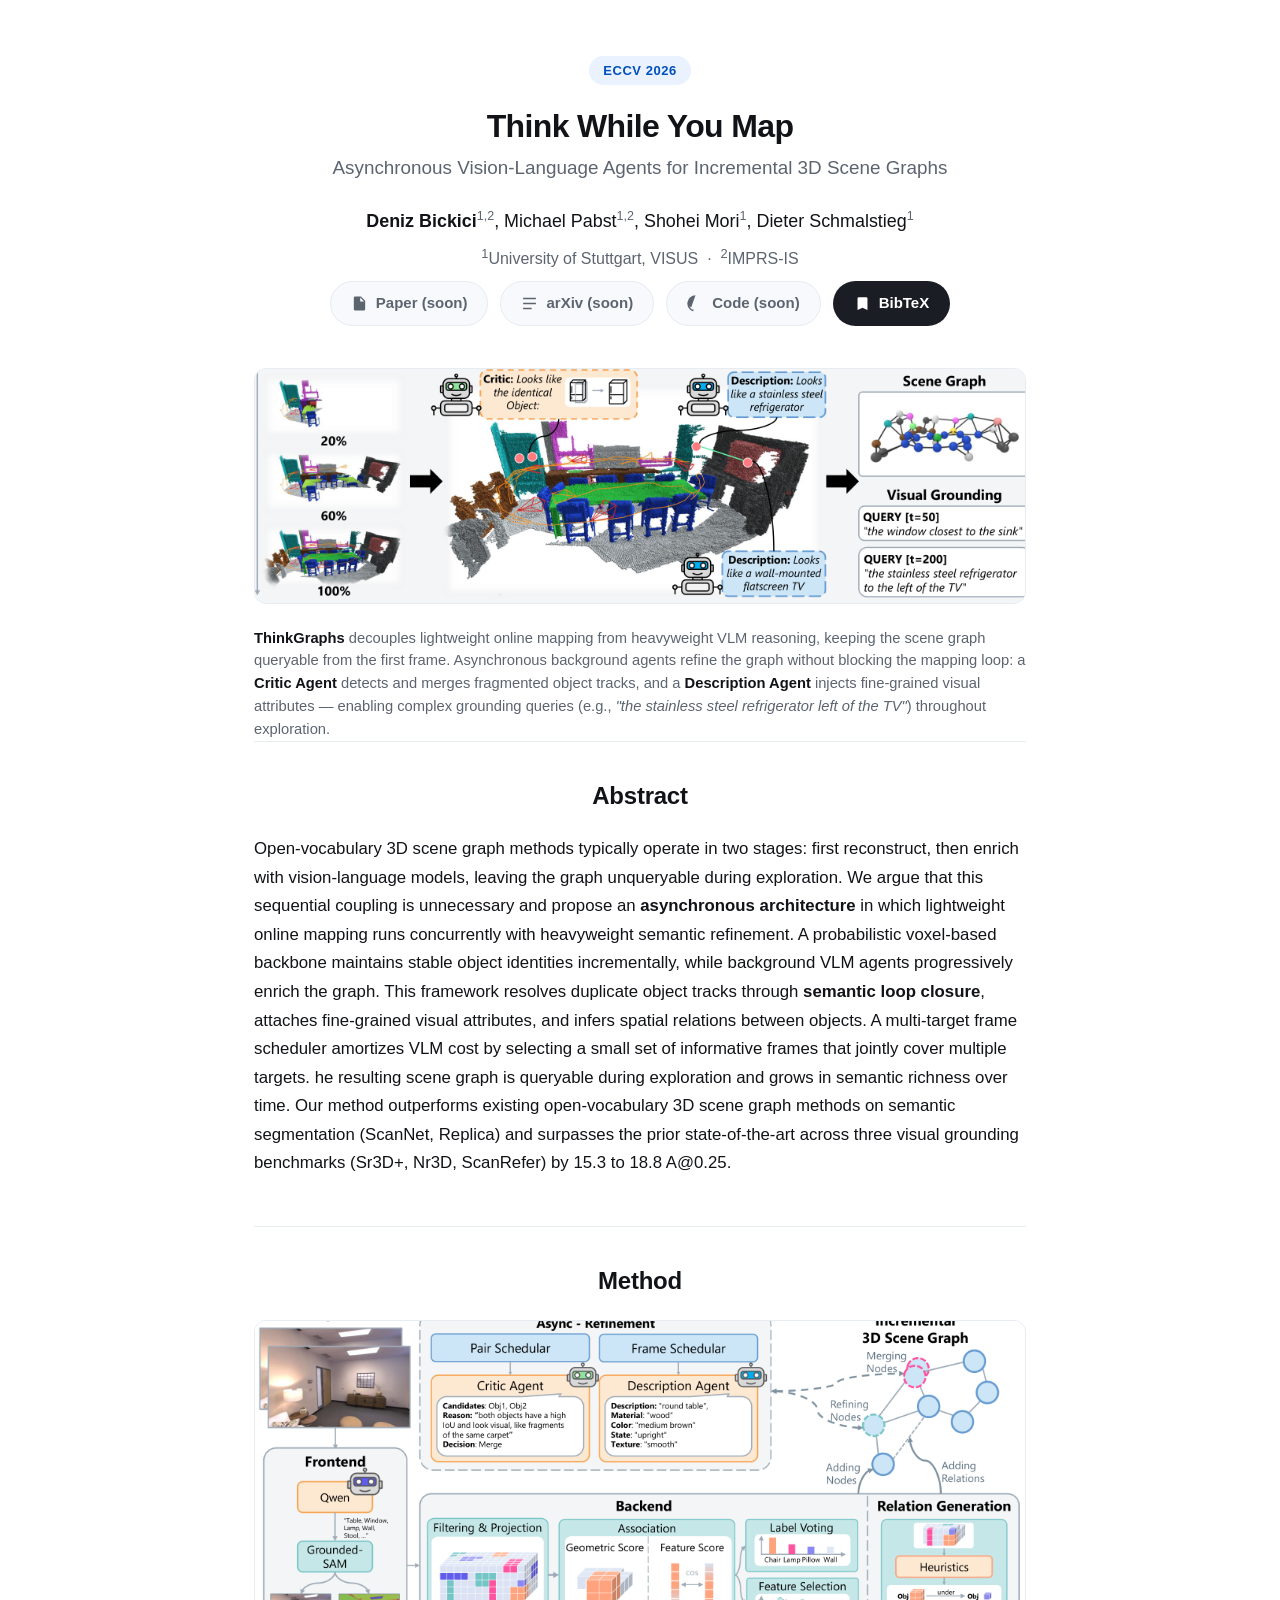
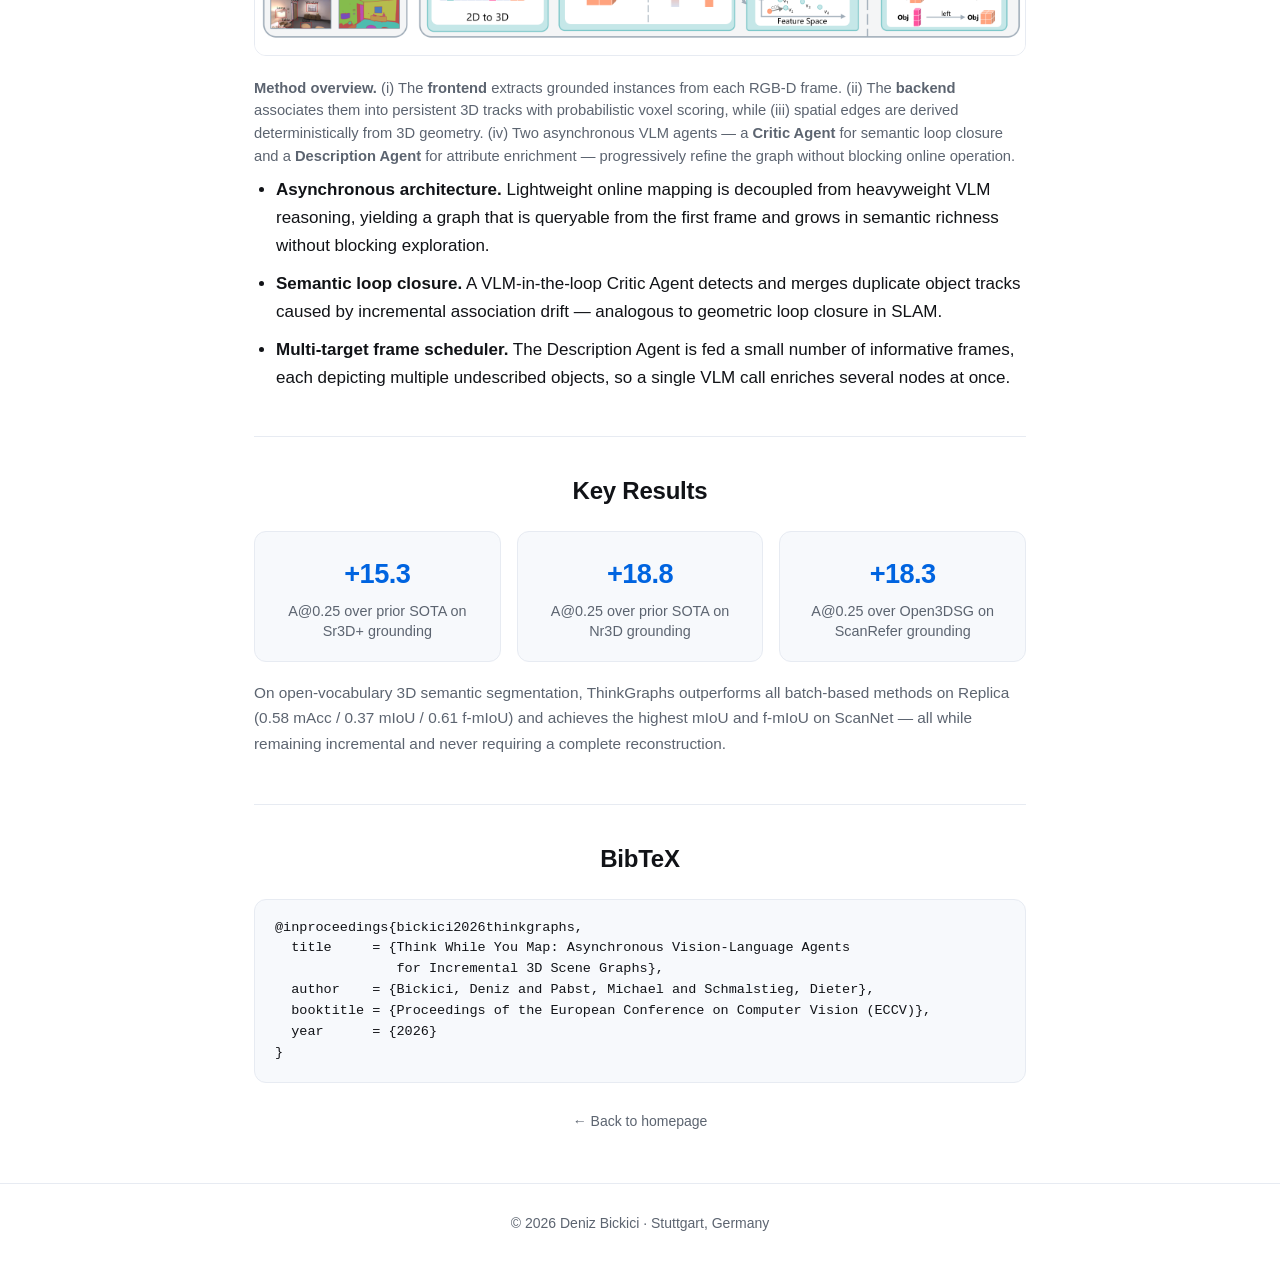
==== thinkgraphs/index.html @ e10bab6c "Deploy personal website" ====
<!DOCTYPE html>
<html lang="en">
<head>
  <meta charset="utf-8" />
  <meta name="viewport" content="width=device-width, initial-scale=1" />
  <title>ThinkGraphs — Think While You Map</title>
  <meta name="description" content="Think While You Map: Asynchronous Vision-Language Agents for Incremental 3D Scene Graphs. An asynchronous architecture that keeps the 3D scene graph queryable from the first frame." />
  <meta property="og:title" content="Think While You Map: Asynchronous Vision-Language Agents for Incremental 3D Scene Graphs" />
  <meta property="og:description" content="An asynchronous architecture that decouples lightweight online mapping from heavyweight VLM reasoning." />
  <meta property="og:image" content="../assets/img/teaser.png" />
  <meta property="og:type" content="website" />
  <link rel="stylesheet" href="../style.css" />
  <link rel="stylesheet" href="project.css" />
  <link rel="icon" href="data:image/svg+xml,<svg xmlns='http://www.w3.org/2000/svg' viewBox='0 0 100 100'><text y='.9em' font-size='90'>🧊</text></svg>" />
</head>
<body>

  <main class="wrap">

    <!-- ===================== HERO ===================== -->
    <header class="proj-hero">
      <div class="venue-badge">ECCV 2026</div>
      <h1 class="title">Think While You Map</h1>
      <p class="subtitle">Asynchronous Vision-Language Agents for Incremental 3D Scene Graphs</p>

      <p class="authors-list">
        <span class="me">Deniz Bickici</span><sup>1,2</sup>,
        Michael Pabst<sup>1,2</sup>,
        Shohei Mori<sup>1</sup>,
        Dieter Schmalstieg<sup>1</sup>
      </p>
      <p class="affil-list">
        <sup>1</sup>University of Stuttgart, VISUS &nbsp;·&nbsp;
        <sup>2</sup>IMPRS-IS
      </p>

      <div class="btn-row">
        <!-- Replace href="#" with the camera-ready PDF / arXiv / code links when available -->
        <a class="btn disabled" href="#" aria-disabled="true">
          <svg viewBox="0 0 24 24"><path d="M6 2a2 2 0 0 0-2 2v16a2 2 0 0 0 2 2h12a2 2 0 0 0 2-2V8l-6-6H6zm7 1.5L18.5 9H13V3.5z"/></svg>
          Paper (soon)
        </a>
        <a class="btn disabled" href="#" aria-disabled="true">
          <svg viewBox="0 0 24 24"><path d="M3 4h18v2H3zm0 7h18v2H3zm0 7h12v2H3z"/></svg>
          arXiv (soon)
        </a>
        <a class="btn disabled" href="#" aria-disabled="true">
          <svg viewBox="0 0 24 24"><path d="M12 .5a11.5 11.5 0 0 0-3.64 22.41c.58.11.79-.25.79-.56v-2c-3.2.7-3.88-1.54-3.88-1.54-.53-1.34-1.3-1.7-1.3-1.7-1.06-.72.08-.71.08-.71 1.17.08 1.78 1.2 1.78 1.2 1.04 1.79 2.74 1.27 [IP_ADDRESS]-.76.41-1.27.74-1.56-2.56-.29-5.26-1.28-5.26-5.7 0-1.26.45-2.29 1.19-3.1-.12-.29-.52-1.46.11-3.05 0 0 .97-.31 3.18 1.18a11 11 0 0 1 5.8 0c2.2-1.49 3.17-1.18 3.17-1.18.63 1.59.23 2.76.11 [IP_ADDRESS] 1.19 1.84 1.19 3.1 0 4.43-2.7 5.41-5.27 [IP_ADDRESS].8 1.08.8 2.18v3.23c0 .[IP_ADDRESS].56A11.5 11.5 0 0 0 12 .5z"/></svg>
          Code (soon)
        </a>
        <a class="btn" href="#bibtex">
          <svg viewBox="0 0 24 24"><path d="M7 3h10a2 2 0 0 1 2 2v16l-7-3-7 3V5a2 2 0 0 1 2-2z"/></svg>
          BibTeX
        </a>
      </div>
    </header>

    <!-- ===================== TEASER ===================== -->
    <div class="teaser">
      <img src="../assets/img/teaser.png" alt="ThinkGraphs overview: incremental scene graph, asynchronous agentic refinement, continuously queryable" />
      <p class="cap">
        <b>ThinkGraphs</b> decouples lightweight online mapping from heavyweight VLM reasoning, keeping the scene graph
        queryable from the first frame. Asynchronous background agents refine the graph without blocking the mapping loop:
        a <b>Critic Agent</b> detects and merges fragmented object tracks, and a <b>Description Agent</b> injects
        fine-grained visual attributes — enabling complex grounding queries
        (e.g., <em>"the stainless steel refrigerator left of the TV"</em>) throughout exploration.
      </p>
    </div>

    <!-- ===================== ABSTRACT ===================== -->
    <section class="section" id="abstract">
      <h2>Abstract</h2>
      <p class="abstract">
        Open-vocabulary 3D scene graph methods typically operate in two stages: first reconstruct, then enrich with
        vision-language models, leaving the graph unqueryable during exploration. We argue that this sequential coupling
        is unnecessary and propose an <strong>asynchronous architecture</strong> in which lightweight online mapping runs
        concurrently with heavyweight semantic refinement. A probabilistic voxel-based backbone maintains stable object
        identities incrementally, while background VLM agents progressively enrich the graph. This framework resolves
        duplicate object tracks through <strong>semantic loop closure</strong>, attaches fine-grained visual attributes,
        and infers spatial relations between objects. A multi-target frame scheduler amortizes VLM cost by selecting a
        small set of informative frames that jointly cover multiple targets. he resulting scene graph is queryable during 
        exploration and grows in semantic richness over time.  Our method outperforms existing open-vocabulary 3D scene 
        graph methods on semantic segmentation (ScanNet, Replica) and surpasses the prior state-of-the-art across three visual grounding benchmarks (Sr3D+, Nr3D, ScanRefer) by
        15.3 to 18.8 A@0.25.
      </p>
    </section>

    <!-- ===================== METHOD ===================== -->
    <section class="section" id="method">
      <h2>Method</h2>
      <div class="figure">
        <img src="../assets/img/method.png" alt="ThinkGraphs method overview: frontend, backend, relation generation, and asynchronous refinement" />
        <p class="cap">
          <b>Method overview.</b> (i) The <b>frontend</b> extracts grounded instances from each RGB-D frame.
          (ii) The <b>backend</b> associates them into persistent 3D tracks with probabilistic voxel scoring, while
          (iii) spatial edges are derived deterministically from 3D geometry. (iv) Two asynchronous VLM agents — a
          <b>Critic Agent</b> for semantic loop closure and a <b>Description Agent</b> for attribute enrichment —
          progressively refine the graph without blocking online operation.
        </p>
      </div>
      <ul class="feat">
        <li>
          <strong>Asynchronous architecture.</strong> Lightweight online mapping is decoupled from heavyweight VLM
          reasoning, yielding a graph that is queryable from the first frame and grows in semantic richness without
          blocking exploration.
        </li>
        <li>
          <strong>Semantic loop closure.</strong> A VLM-in-the-loop Critic Agent detects and merges duplicate object
          tracks caused by incremental association drift — analogous to geometric loop closure in SLAM.
        </li>
        <li>
          <strong>Multi-target frame scheduler.</strong> The Description Agent is fed a small number of informative
          frames, each depicting multiple undescribed objects, so a single VLM call enriches several nodes at once.
        </li>
      </ul>
    </section>

    <!-- ===================== RESULTS ===================== -->
    <section class="section" id="results">
      <h2>Key Results</h2>
      <div class="stats">
        <div class="stat">
          <div class="num">+15.3</div>
          <div class="lbl">A@0.25 over prior SOTA on Sr3D+ grounding</div>
        </div>
        <div class="stat">
          <div class="num">+18.8</div>
          <div class="lbl">A@0.25 over prior SOTA on Nr3D grounding</div>
        </div>
        <div class="stat">
          <div class="num">+18.3</div>
          <div class="lbl">A@0.25 over Open3DSG on ScanRefer grounding</div>
        </div>
      </div>
      <p style="margin-top:18px;color:var(--text-soft);font-size:.96rem">
        On open-vocabulary 3D semantic segmentation, ThinkGraphs outperforms all batch-based methods on Replica
        (0.58 mAcc / 0.37 mIoU / 0.61 f-mIoU) and achieves the highest mIoU and f-mIoU on ScanNet — all while remaining
        incremental and never requiring a complete reconstruction.
      </p>
    </section>

    <!-- ===================== BIBTEX ===================== -->
    <section class="section bibtex" id="bibtex">
      <h2>BibTeX</h2>
      <pre>@inproceedings{bickici2026thinkgraphs,
  title     = {Think While You Map: Asynchronous Vision-Language Agents
               for Incremental 3D Scene Graphs},
  author    = {Bickici, Deniz and Pabst, Michael and Schmalstieg, Dieter},
  booktitle = {Proceedings of the European Conference on Computer Vision (ECCV)},
  year      = {2026}
}</pre>
      <p style="text-align:center;margin-top:24px">
        <a class="back-link" href="../">← Back to homepage</a>
      </p>
    </section>

  </main>

  <footer>
    <div class="wrap">
      © <span id="year"></span> Deniz Bickici · Stuttgart, Germany
    </div>
  </footer>

  <script>document.getElementById('year').textContent = new Date().getFullYear();</script>
</body>
</html>
---- style.css ----
/* ===========================================================
   Deniz Bickici — personal site
   Single shared stylesheet for homepage + project pages
   =========================================================== */

:root {
  --bg:        #ffffff;
  --bg-soft:   #f7f9fc;
  --text:      #111317;
  --text-soft: #5c6470;
  --border:    #e7ebf2;
  --accent:    #0064e0;
  --accent-dk: #0050bd;
  --accent-sf: #eaf2ff;
  --maxw:      820px;
  --radius:    12px;
}

* { box-sizing: border-box; }

html { scroll-behavior: smooth; }

body {
  margin: 0;
  background: var(--bg);
  color: var(--text);
  font-family: -apple-system, BlinkMacSystemFont, "Segoe UI", Roboto,
               Helvetica, Arial, "Inter", sans-serif;
  font-size: 17px;
  line-height: 1.65;
  -webkit-font-smoothing: antialiased;
  text-rendering: optimizeLegibility;
}

.wrap {
  max-width: var(--maxw);
  margin: 0 auto;
  padding: 0 24px;
}

a {
  color: var(--accent);
  text-decoration: none;
  transition: color .15s ease;
}
a:hover { color: var(--accent-dk); text-decoration: underline; }

/* ---------- Hero ---------- */
.hero {
  display: flex;
  gap: 36px;
  align-items: center;
  padding: 60px 0 36px;
}
.hero .photo {
  flex: 0 0 168px;
  width: 168px;
  height: 168px;
  border-radius: 50%;
  object-fit: cover;
  border: 1px solid var(--border);
  background: var(--bg-soft);
}
.hero .photo-fallback {
  display: flex;
  align-items: center;
  justify-content: center;
  font-size: 56px;
  font-weight: 700;
  color: var(--accent);
  background: var(--accent-sf);
}
.hero h1 {
  margin: 0 0 6px;
  font-size: 2.1rem;
  letter-spacing: -.02em;
}
.hero .tagline {
  margin: 0 0 4px;
  font-size: 1.12rem;
  color: var(--text);
  font-weight: 500;
}
.hero .affil {
  margin: 0;
  color: var(--text-soft);
  font-size: .98rem;
}
.hero .affil a { font-weight: 500; }

/* ---------- Social row ---------- */
.social {
  display: flex;
  flex-wrap: wrap;
  gap: 10px;
  margin-top: 16px;
}
.social a {
  display: inline-flex;
  align-items: center;
  gap: 7px;
  padding: 6px 13px;
  border: 1px solid var(--border);
  border-radius: 999px;
  background: var(--bg-soft);
  color: var(--text-soft);
  font-size: 14px;
  font-weight: 500;
}
.social a:hover {
  color: var(--accent);
  border-color: var(--accent);
  text-decoration: none;
}
.social svg { width: 16px; height: 16px; fill: currentColor; }

/* ---------- Sections ---------- */
section { padding: 26px 0; }
section + section { border-top: 1px solid var(--border); }
h2 {
  font-size: 1.0rem;
  text-transform: uppercase;
  letter-spacing: .08em;
  color: var(--text-soft);
  margin: 0 0 18px;
  font-weight: 700;
}
p { margin: 0 0 14px; }
.lead { color: var(--text); }

/* ---------- Interests chips ---------- */
.chips { display: flex; flex-wrap: wrap; gap: 8px; }
.chip {
  padding: 5px 12px;
  background: var(--accent-sf);
  color: var(--accent-dk);
  border-radius: 999px;
  font-size: 14px;
  font-weight: 500;
}

/* ---------- Publications ---------- */
.pub {
  display: flex;
  gap: 18px;
  padding: 16px 0;
}
.pub + .pub { border-top: 1px solid var(--border); }
.pub .thumb {
  flex: 0 0 168px;
  width: 168px;
  border-radius: 8px;
  border: 1px solid var(--border);
  overflow: hidden;
  align-self: flex-start;
  background: var(--bg-soft);
}
.pub .thumb img { width: 100%; display: block; }
.pub .body { flex: 1; min-width: 0; }
.pub .venue {
  display: inline-block;
  font-size: 12px;
  font-weight: 700;
  letter-spacing: .04em;
  color: var(--accent-dk);
  background: var(--accent-sf);
  padding: 2px 9px;
  border-radius: 6px;
  margin-bottom: 8px;
}
.pub h3 {
  margin: 0 0 5px;
  font-size: 1.08rem;
  line-height: 1.35;
  letter-spacing: -.01em;
}
.pub h3 a { color: var(--text); }
.pub h3 a:hover { color: var(--accent); }
.pub .authors { margin: 0 0 4px; font-size: .95rem; color: var(--text-soft); }
.pub .authors .me { color: var(--text); font-weight: 600; }
.pub .pub-links { margin-top: 8px; display: flex; flex-wrap: wrap; gap: 8px; }
.pub .pub-links a {
  font-size: 13px;
  font-weight: 600;
  padding: 3px 11px;
  border: 1px solid var(--border);
  border-radius: 999px;
  color: var(--text-soft);
}
.pub .pub-links a:hover { color: var(--accent); border-color: var(--accent); text-decoration: none; }

/* ---------- Timeline (education) ---------- */
.timeline { display: flex; flex-direction: column; gap: 18px; }
.tl {
  display: grid;
  grid-template-columns: 130px 1fr;
  gap: 18px;
}
.tl .when { color: var(--text-soft); font-size: .9rem; padding-top: 2px; }
.tl .what h3 { margin: 0 0 2px; font-size: 1.02rem; }
.tl .what .org { color: var(--text-soft); font-size: .95rem; margin: 0 0 4px; }
.tl .what p { margin: 0; font-size: .95rem; color: var(--text-soft); }

/* ---------- Footer ---------- */
footer {
  border-top: 1px solid var(--border);
  padding: 28px 0 48px;
  color: var(--text-soft);
  font-size: 14px;
  text-align: center;
}

/* ---------- Responsive ---------- */
@media (max-width: 640px) {
  body { font-size: 16px; }
  .hero { flex-direction: column; text-align: center; padding-top: 40px; gap: 22px; }
  .social { justify-content: center; }
  .nav .links { gap: 16px; }
  .nav .links a.hide-sm { display: none; }
  .pub { flex-direction: column; }
  .pub .thumb { width: 100%; flex-basis: auto; }
  .tl { grid-template-columns: 1fr; gap: 4px; }
}
---- thinkgraphs/project.css ----
/* ===========================================================
   ThinkGraphs project page — Nerfies-inspired layout
   Builds on ../style.css variables
   =========================================================== */

.proj-hero {
  text-align: center;
  padding: 56px 0 28px;
}
.proj-hero .title {
  font-size: 2.0rem;
  line-height: 1.2;
  letter-spacing: -.02em;
  margin: 0 0 6px;
  font-weight: 800;
}
.proj-hero .subtitle {
  font-size: 1.18rem;
  color: var(--text-soft);
  margin: 0 0 22px;
  font-weight: 500;
}
.proj-hero .venue-badge {
  display: inline-block;
  font-size: 13px;
  font-weight: 700;
  letter-spacing: .04em;
  color: var(--accent-dk);
  background: var(--accent-sf);
  padding: 4px 14px;
  border-radius: 999px;
  margin-bottom: 22px;
}

.authors-list {
  font-size: 1.12rem;
  margin: 0 0 6px;
  line-height: 1.8;
}
.authors-list a { color: var(--accent); font-weight: 500; }
.authors-list .me { font-weight: 700; }
.authors-list sup { font-size: .7em; color: var(--text-soft); }
.affil-list {
  color: var(--text-soft);
  font-size: 1.0rem;
  margin: 0 0 6px;
}
.affil-list sup { font-size: .8em; }
.note-line { color: var(--text-soft); font-size: .95rem; margin: 0 0 24px; }

/* action buttons */
.btn-row {
  display: flex;
  flex-wrap: wrap;
  gap: 12px;
  justify-content: center;
  margin-top: 8px;
}
.btn {
  display: inline-flex;
  align-items: center;
  gap: 8px;
  padding: 9px 20px;
  border-radius: 999px;
  background: #1a1d24;
  color: #fff;
  font-weight: 600;
  font-size: 15px;
  border: 1px solid transparent;
  transition: transform .12s ease, background .15s ease;
}
.btn:hover { background: #000; color: #fff; text-decoration: none; transform: translateY(-1px); }
.btn svg { width: 17px; height: 17px; fill: currentColor; }
.btn.disabled {
  background: var(--bg-soft);
  color: var(--text-soft);
  border-color: var(--border);
  cursor: not-allowed;
  pointer-events: none;
}

/* teaser */
.teaser {
  margin: 14px auto 0;
  text-align: center;
}
.teaser img {
  width: 100%;
  max-width: 980px;
  border-radius: var(--radius);
  border: 1px solid var(--border);
}
.teaser .cap {
  max-width: 880px;
  margin: 14px auto 0;
  font-size: .92rem;
  color: var(--text-soft);
  text-align: left;
  line-height: 1.55;
}
.teaser .cap b { color: var(--text); }

/* generic content section */
.section { padding: 34px 0; border-top: 1px solid var(--border); }
.section h2 {
  text-align: center;
  text-transform: none;
  letter-spacing: -.01em;
  font-size: 1.5rem;
  color: var(--text);
  margin: 0 0 20px;
}
.section .abstract { font-size: 1.05rem; line-height: 1.7; }

.figure { text-align: center; margin: 8px 0; }
.figure img {
  width: 100%;
  max-width: 940px;
  border-radius: var(--radius);
  border: 1px solid var(--border);
}
.figure .cap {
  max-width: 860px;
  margin: 12px auto 0;
  font-size: .92rem;
  color: var(--text-soft);
  text-align: left;
  line-height: 1.55;
}

/* highlight stat cards */
.stats {
  display: grid;
  grid-template-columns: repeat(3, 1fr);
  gap: 16px;
  margin: 8px 0 4px;
}
.stat {
  background: var(--bg-soft);
  border: 1px solid var(--border);
  border-radius: var(--radius);
  padding: 20px 16px;
  text-align: center;
}
.stat .num { font-size: 1.7rem; font-weight: 800; color: var(--accent); letter-spacing: -.02em; }
.stat .lbl { font-size: .9rem; color: var(--text-soft); margin-top: 4px; line-height: 1.4; }

ul.feat { padding-left: 22px; margin: 0; }
ul.feat li { margin-bottom: 10px; }

/* bibtex block */
.bibtex pre {
  background: var(--bg-soft);
  border: 1px solid var(--border);
  border-radius: var(--radius);
  padding: 18px 20px;
  overflow-x: auto;
  font-size: 13.5px;
  line-height: 1.55;
  color: var(--text);
  font-family: ui-monospace, SFMono-Regular, Menlo, Consolas, monospace;
}

.back-link {
  display: inline-flex;
  align-items: center;
  gap: 6px;
  font-size: 14px;
  font-weight: 500;
  color: var(--text-soft);
}

@media (max-width: 640px) {
  .proj-hero .title { font-size: 1.55rem; }
  .stats { grid-template-columns: 1fr; }
}
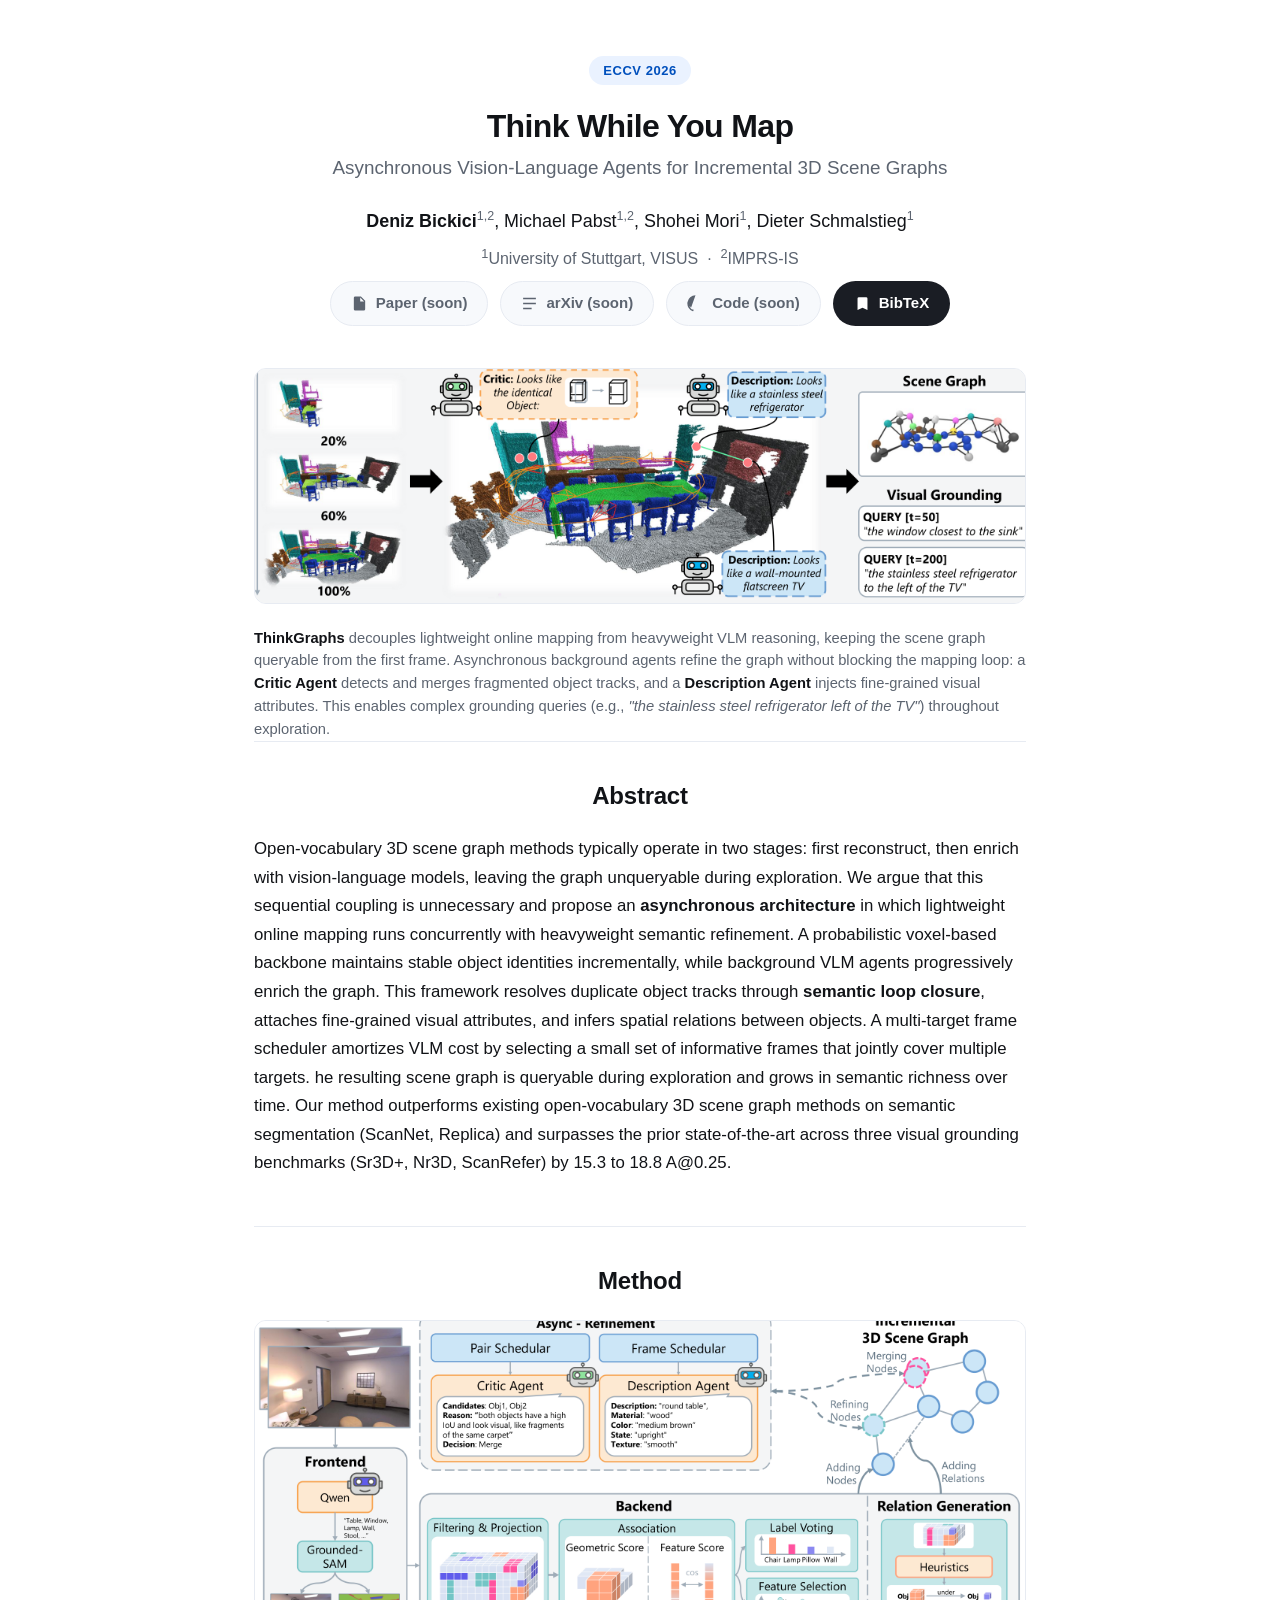
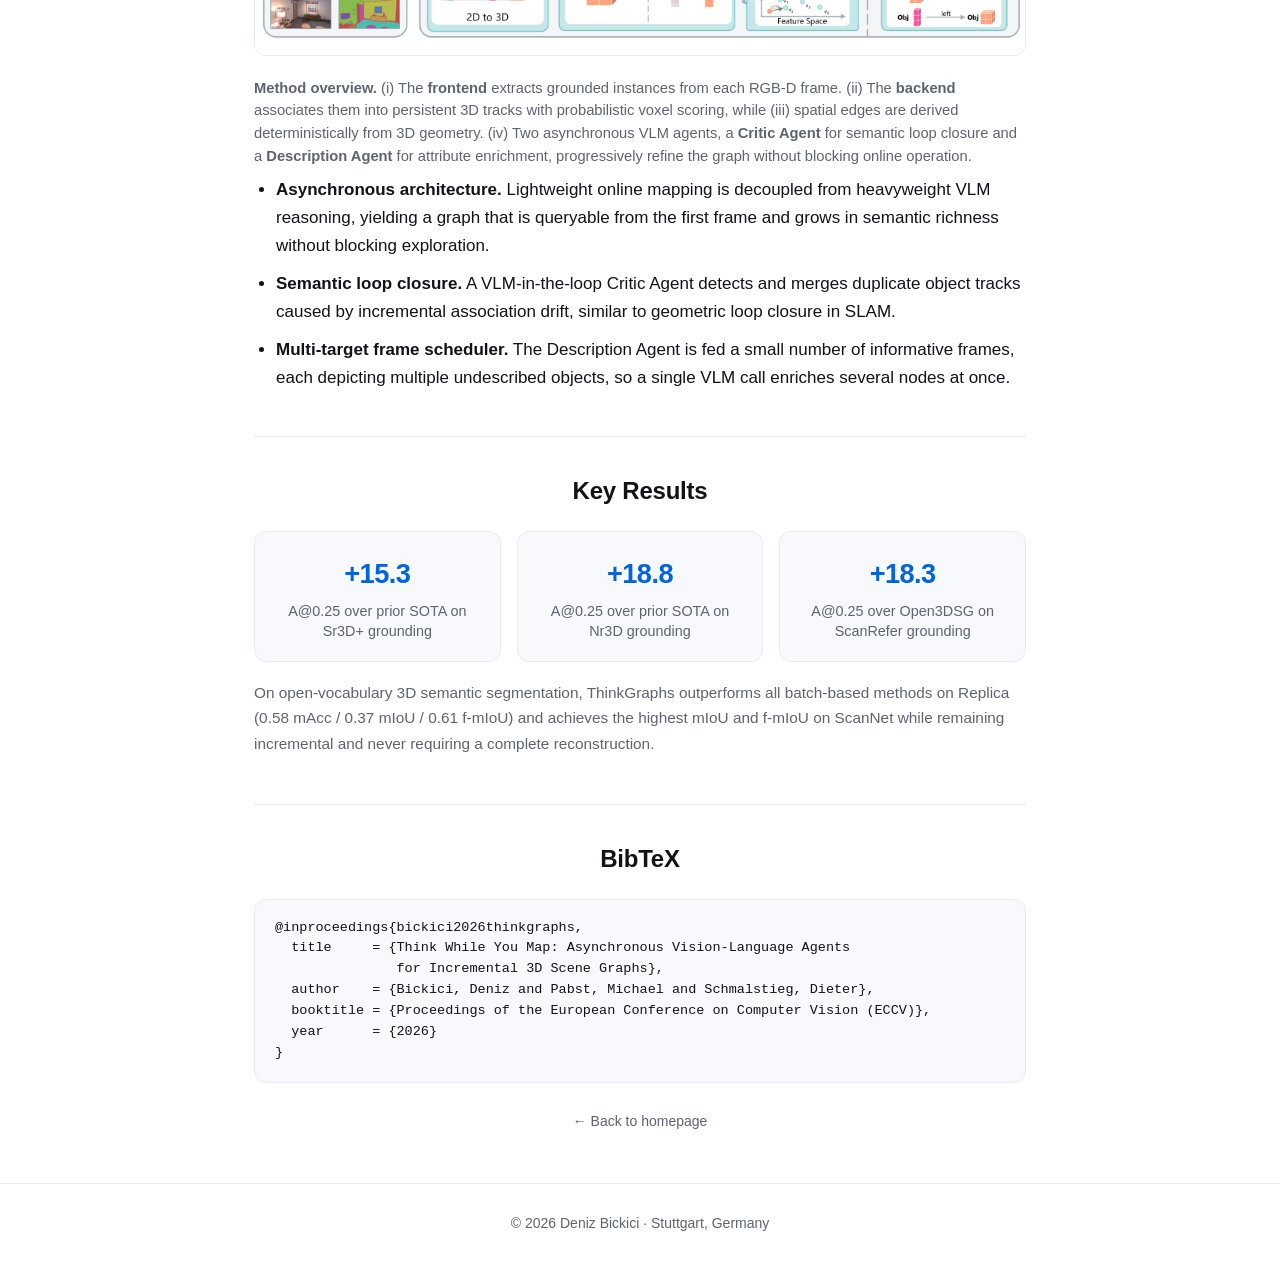
==== commit b85d7dab: "Remove dash-heavy wording" ====
--- a/thinkgraphs/index.html
+++ b/thinkgraphs/index.html
@@ -3,7 +3,7 @@
 <head>
   <meta charset="utf-8" />
   <meta name="viewport" content="width=device-width, initial-scale=1" />
-  <title>ThinkGraphs — Think While You Map</title>
+  <title>ThinkGraphs: Think While You Map</title>
   <meta name="description" content="Think While You Map: Asynchronous Vision-Language Agents for Incremental 3D Scene Graphs. An asynchronous architecture that keeps the 3D scene graph queryable from the first frame." />
   <meta property="og:title" content="Think While You Map: Asynchronous Vision-Language Agents for Incremental 3D Scene Graphs" />
   <meta property="og:description" content="An asynchronous architecture that decouples lightweight online mapping from heavyweight VLM reasoning." />
@@ -62,7 +62,7 @@
         <b>ThinkGraphs</b> decouples lightweight online mapping from heavyweight VLM reasoning, keeping the scene graph
         queryable from the first frame. Asynchronous background agents refine the graph without blocking the mapping loop:
         a <b>Critic Agent</b> detects and merges fragmented object tracks, and a <b>Description Agent</b> injects
-        fine-grained visual attributes — enabling complex grounding queries
+        fine-grained visual attributes. This enables complex grounding queries
         (e.g., <em>"the stainless steel refrigerator left of the TV"</em>) throughout exploration.
       </p>
     </div>
@@ -93,8 +93,8 @@
         <p class="cap">
           <b>Method overview.</b> (i) The <b>frontend</b> extracts grounded instances from each RGB-D frame.
           (ii) The <b>backend</b> associates them into persistent 3D tracks with probabilistic voxel scoring, while
-          (iii) spatial edges are derived deterministically from 3D geometry. (iv) Two asynchronous VLM agents — a
-          <b>Critic Agent</b> for semantic loop closure and a <b>Description Agent</b> for attribute enrichment —
+          (iii) spatial edges are derived deterministically from 3D geometry. (iv) Two asynchronous VLM agents, a
+          <b>Critic Agent</b> for semantic loop closure and a <b>Description Agent</b> for attribute enrichment,
           progressively refine the graph without blocking online operation.
         </p>
       </div>
@@ -106,7 +106,7 @@
         </li>
         <li>
           <strong>Semantic loop closure.</strong> A VLM-in-the-loop Critic Agent detects and merges duplicate object
-          tracks caused by incremental association drift — analogous to geometric loop closure in SLAM.
+          tracks caused by incremental association drift, similar to geometric loop closure in SLAM.
         </li>
         <li>
           <strong>Multi-target frame scheduler.</strong> The Description Agent is fed a small number of informative
@@ -134,7 +134,7 @@
       </div>
       <p style="margin-top:18px;color:var(--text-soft);font-size:.96rem">
         On open-vocabulary 3D semantic segmentation, ThinkGraphs outperforms all batch-based methods on Replica
-        (0.58 mAcc / 0.37 mIoU / 0.61 f-mIoU) and achieves the highest mIoU and f-mIoU on ScanNet — all while remaining
+        (0.58 mAcc / 0.37 mIoU / 0.61 f-mIoU) and achieves the highest mIoU and f-mIoU on ScanNet while remaining
         incremental and never requiring a complete reconstruction.
       </p>
     </section>
--- a/style.css
+++ b/style.css
@@ -1,5 +1,5 @@
 /* ===========================================================
-   Deniz Bickici — personal site
+   Deniz Bickici personal site
    Single shared stylesheet for homepage + project pages
    =========================================================== */
 
--- a/thinkgraphs/project.css
+++ b/thinkgraphs/project.css
@@ -1,5 +1,5 @@
 /* ===========================================================
-   ThinkGraphs project page — Nerfies-inspired layout
+   ThinkGraphs project page with a Nerfies-inspired layout
    Builds on ../style.css variables
    =========================================================== */
 
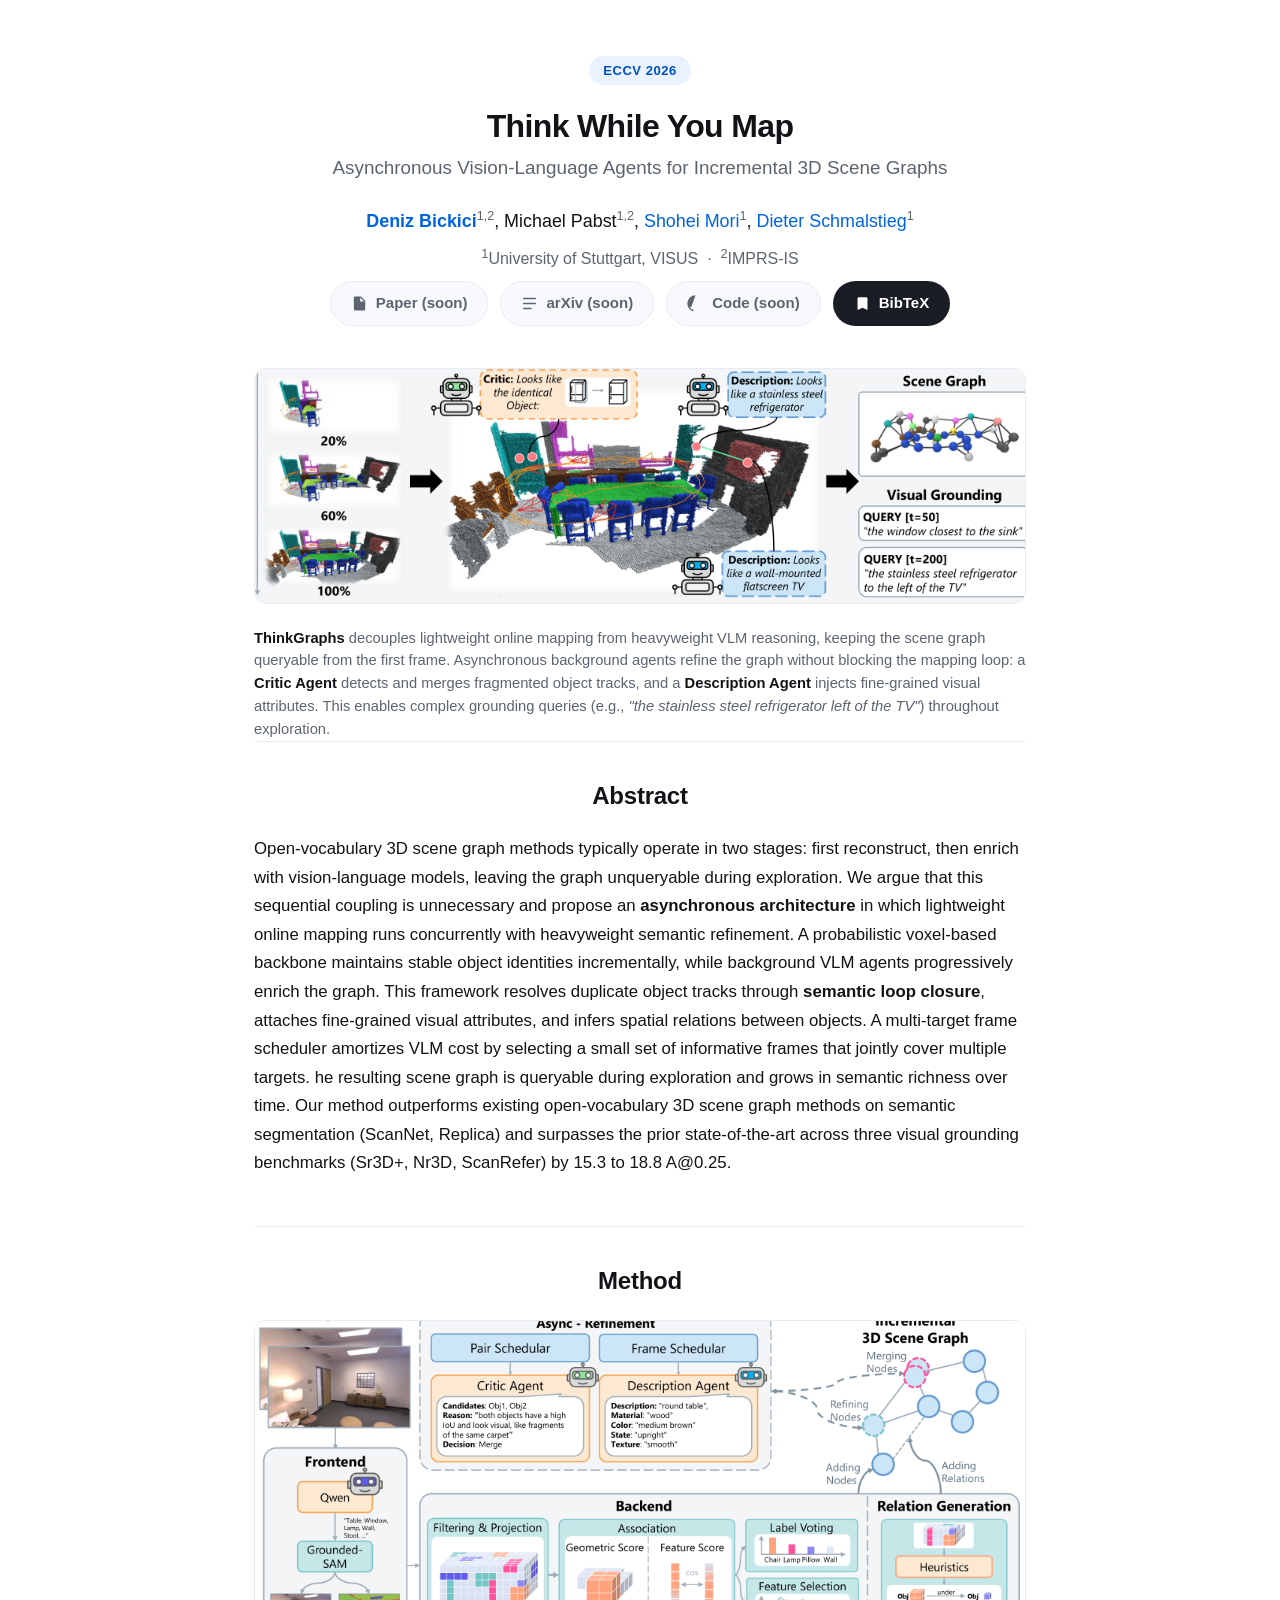
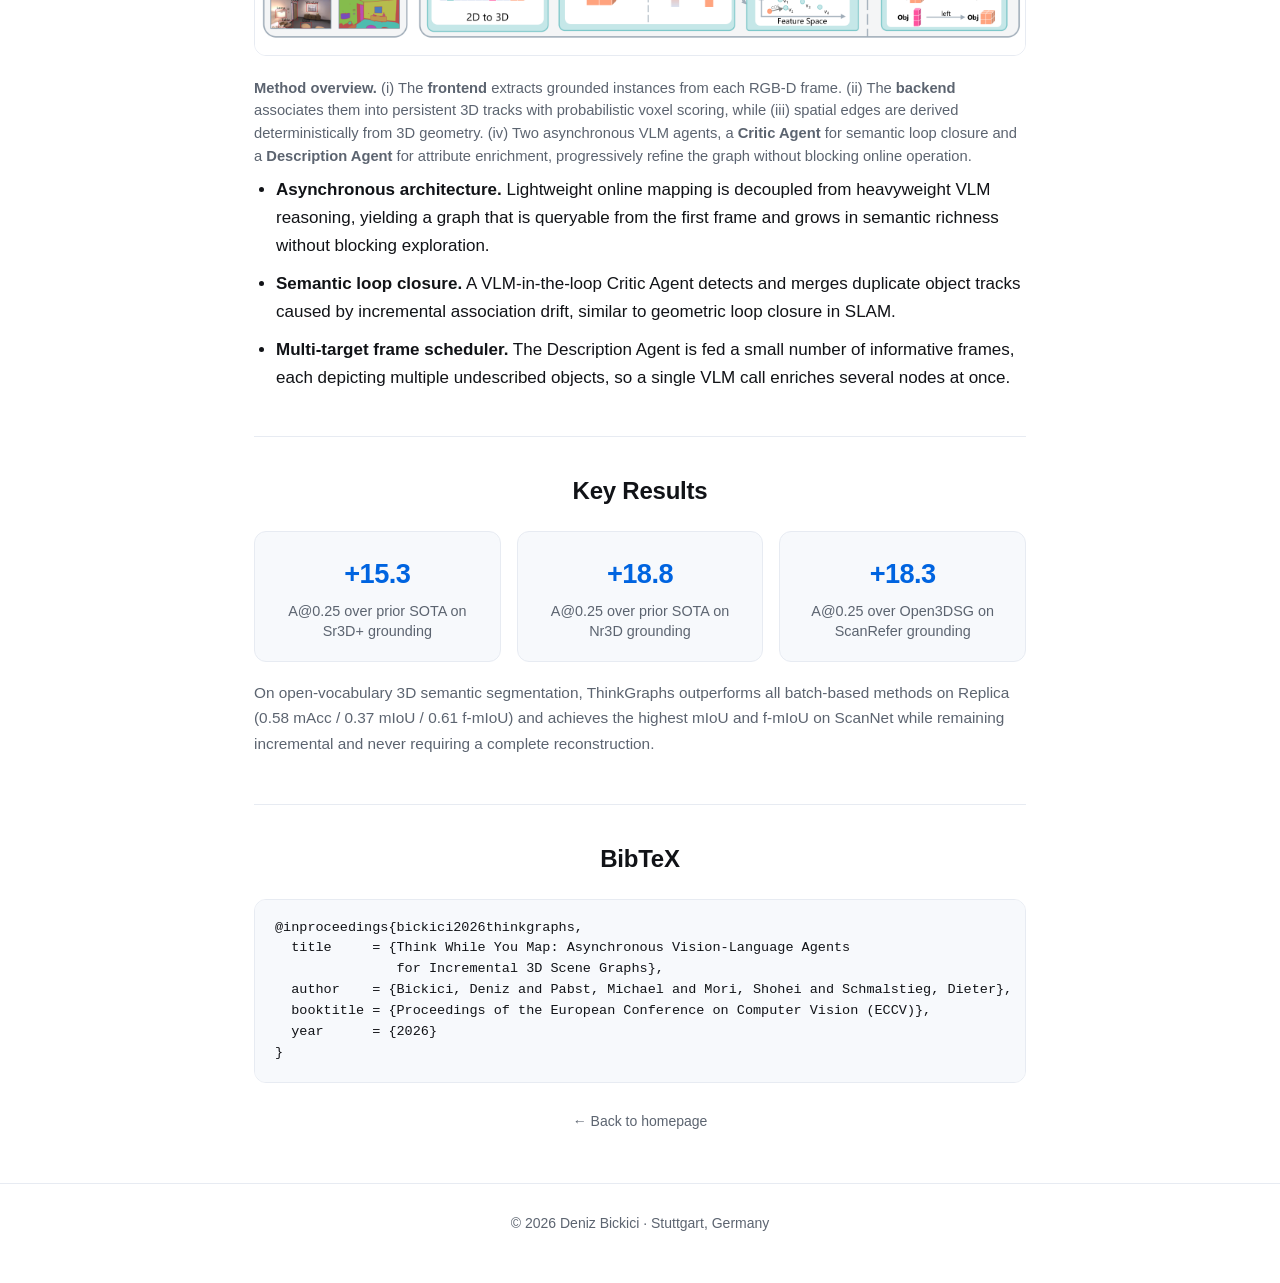
==== commit ed72520b: "Update Dieter Schmalstieg URL" ====
--- a/thinkgraphs/index.html
+++ b/thinkgraphs/index.html
@@ -24,10 +24,10 @@
       <p class="subtitle">Asynchronous Vision-Language Agents for Incremental 3D Scene Graphs</p>
 
       <p class="authors-list">
-        <span class="me">Deniz Bickici</span><sup>1,2</sup>,
+        <a class="me" href="../">Deniz Bickici</a><sup>1,2</sup>,
         Michael Pabst<sup>1,2</sup>,
-        Shohei Mori<sup>1</sup>,
-        Dieter Schmalstieg<sup>1</sup>
+        <a href="https://mugichoko445.github.io/" target="_blank" rel="noopener">Shohei Mori</a><sup>1</sup>,
+        <a href="https://schmalstieg.github.io/" target="_blank" rel="noopener">Dieter Schmalstieg</a><sup>1</sup>
       </p>
       <p class="affil-list">
         <sup>1</sup>University of Stuttgart, VISUS &nbsp;·&nbsp;
@@ -145,7 +145,7 @@
       <pre>@inproceedings{bickici2026thinkgraphs,
   title     = {Think While You Map: Asynchronous Vision-Language Agents
                for Incremental 3D Scene Graphs},
-  author    = {Bickici, Deniz and Pabst, Michael and Schmalstieg, Dieter},
+  author    = {Bickici, Deniz and Pabst, Michael and Mori, Shohei and Schmalstieg, Dieter},
   booktitle = {Proceedings of the European Conference on Computer Vision (ECCV)},
   year      = {2026}
 }</pre>
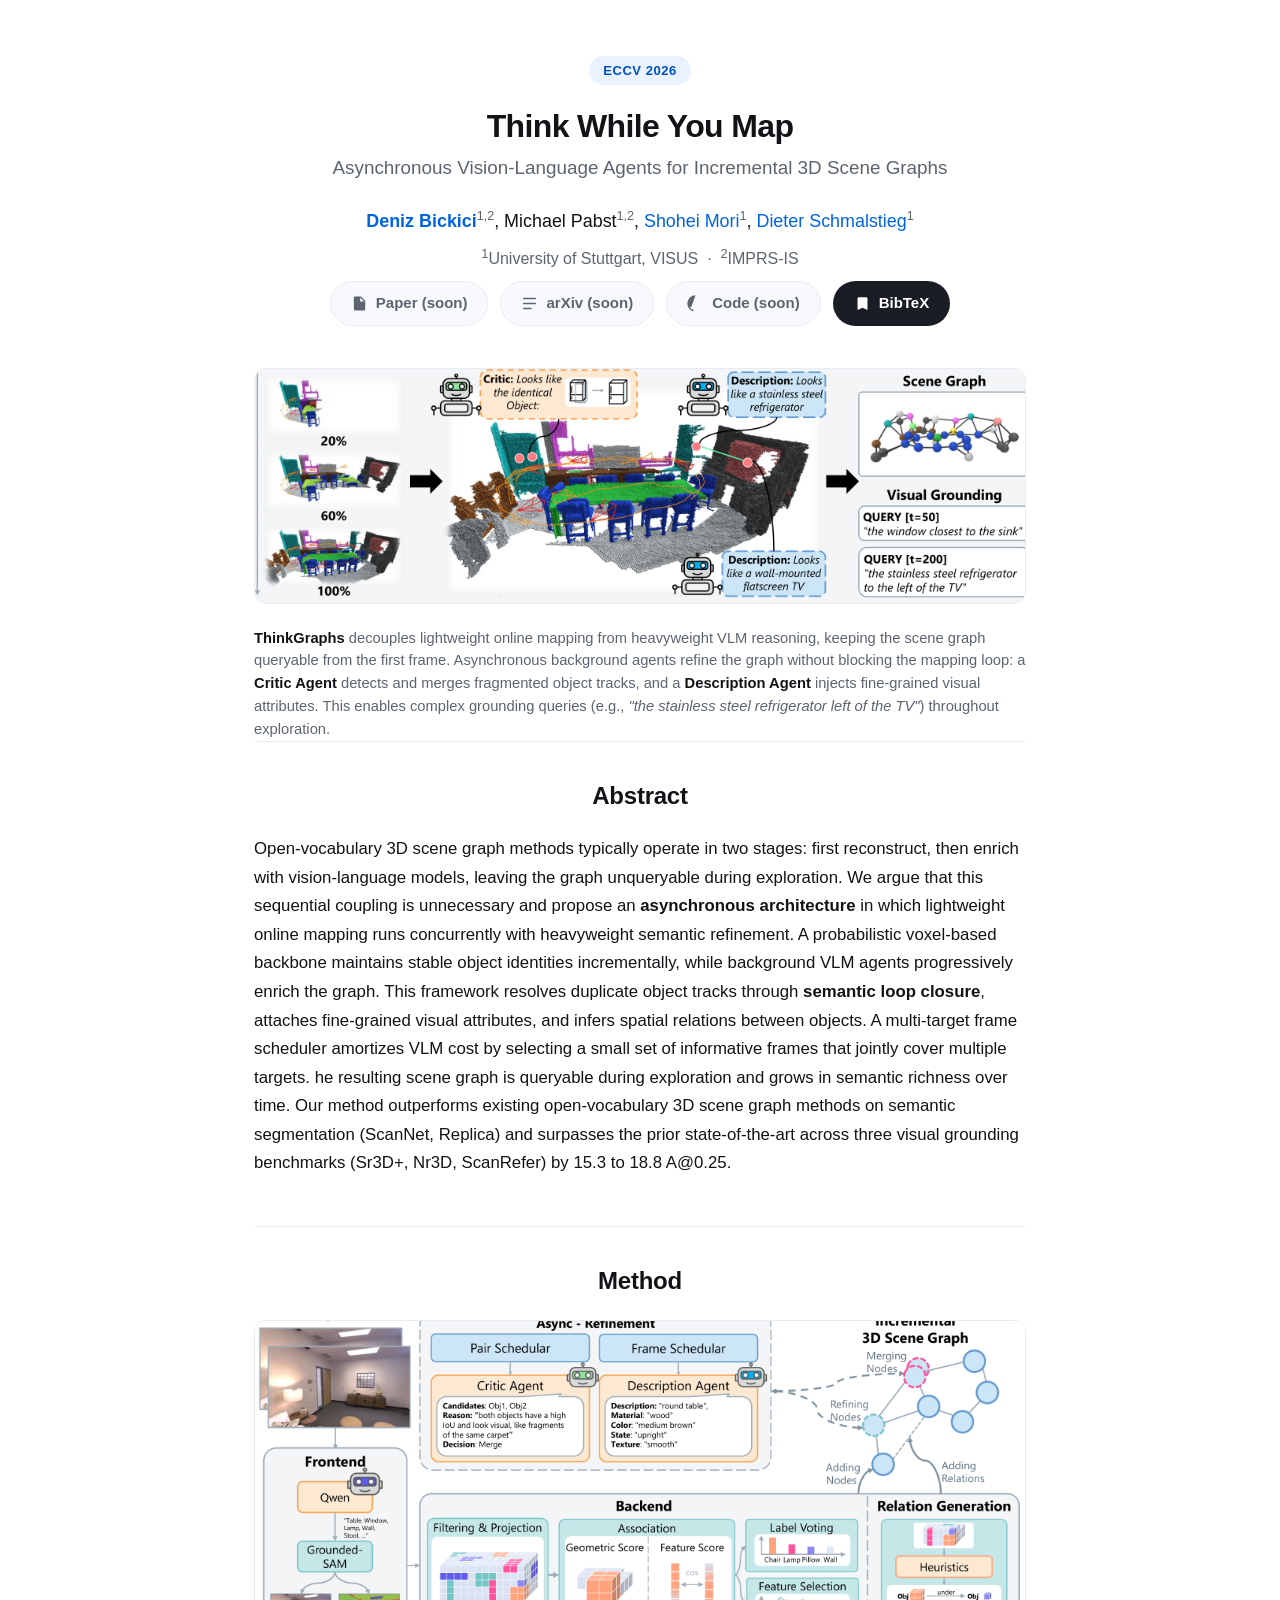
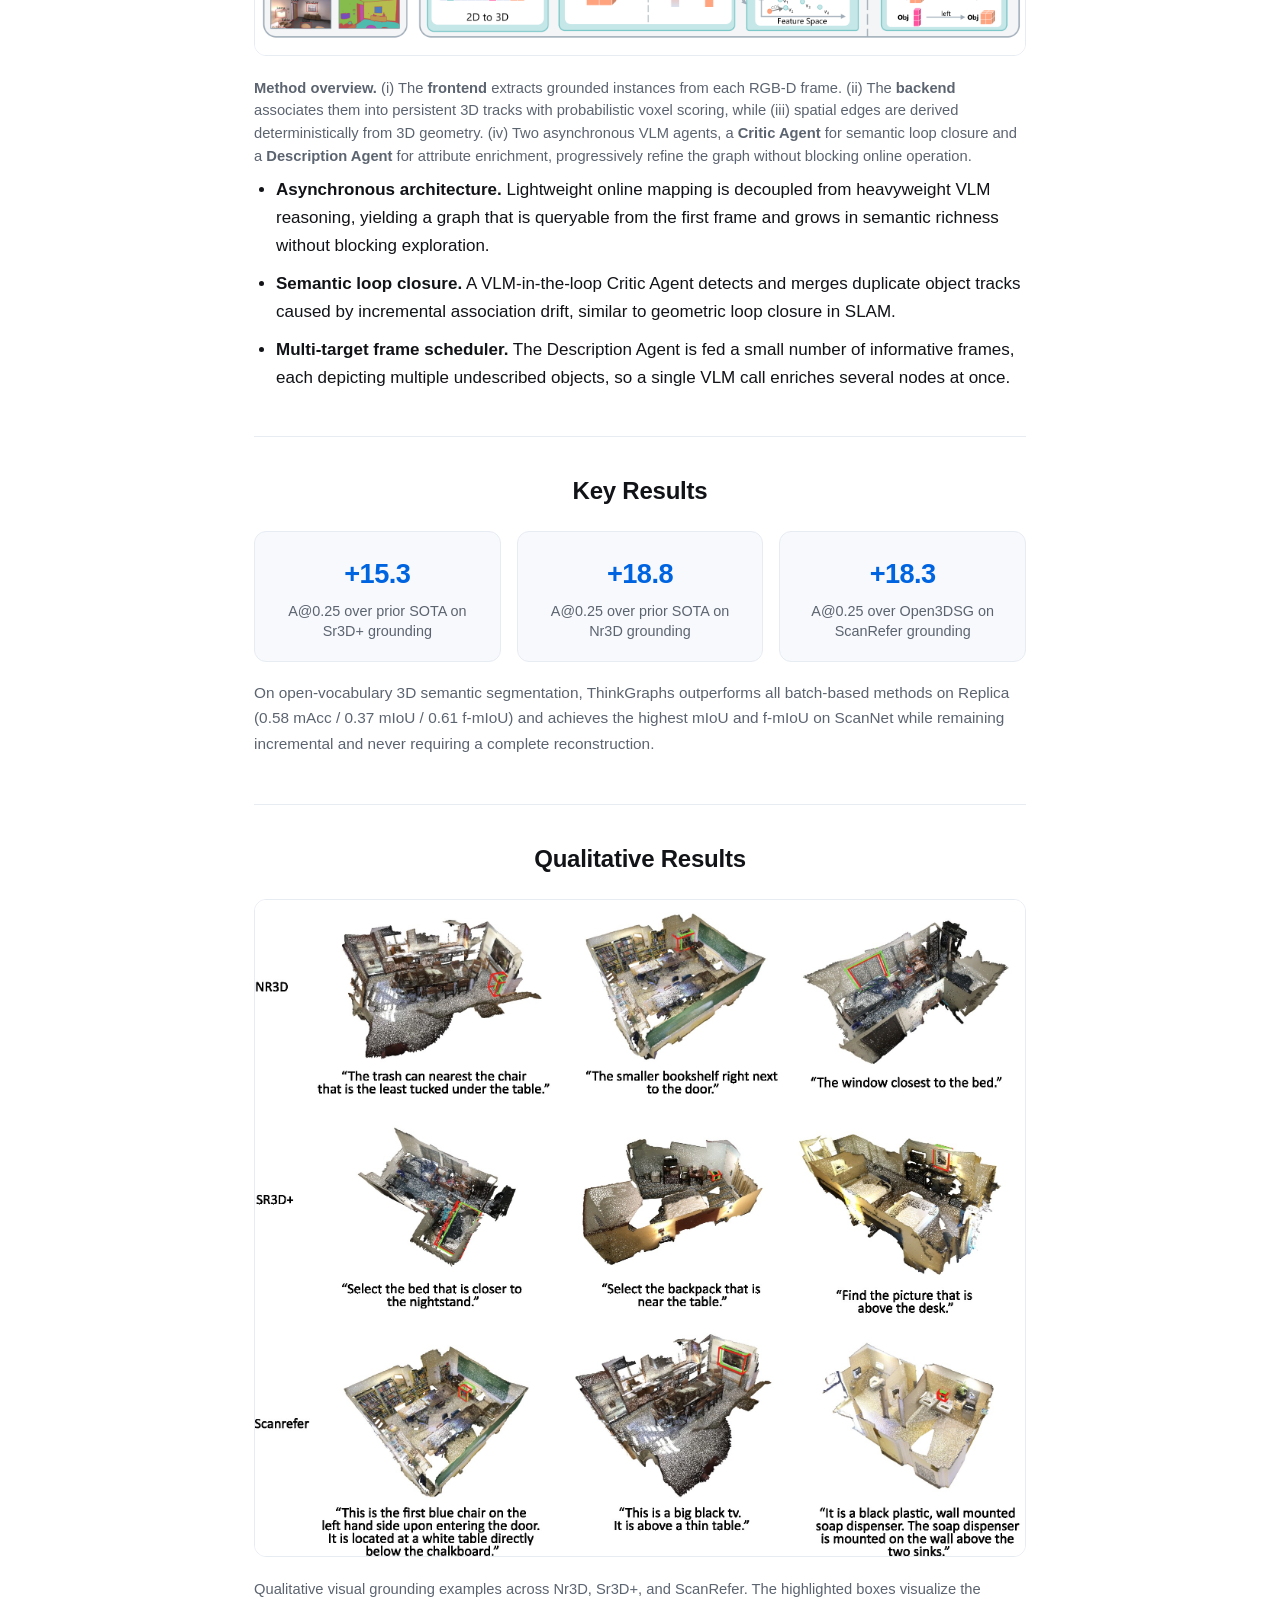
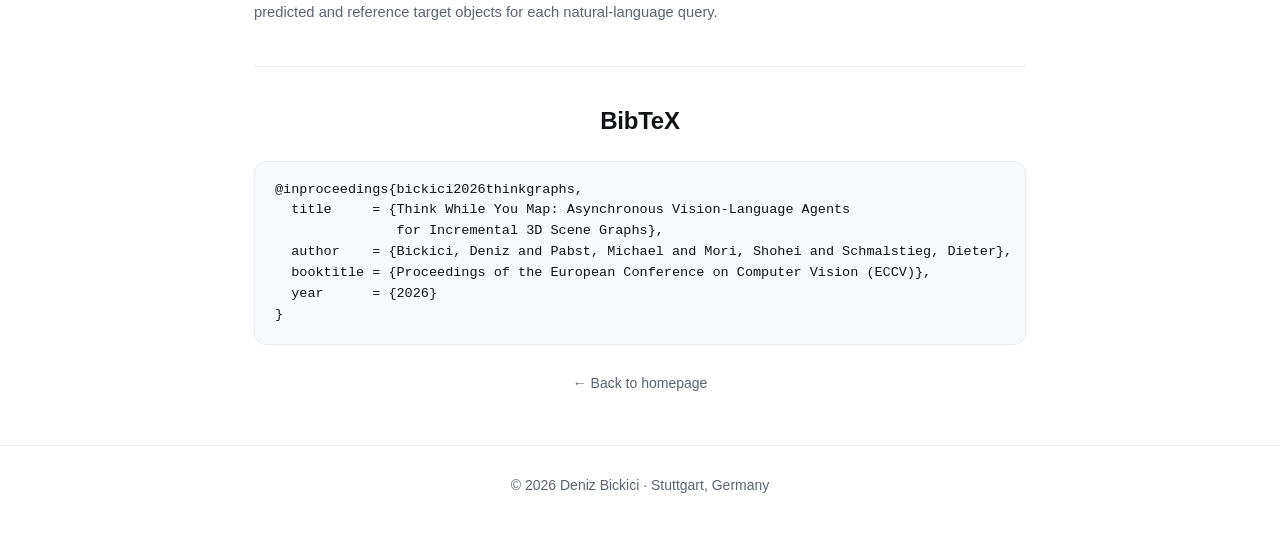
==== commit c6134342: "Add qualitative results section" ====
--- a/thinkgraphs/index.html
+++ b/thinkgraphs/index.html
@@ -139,6 +139,18 @@
       </p>
     </section>
 
+    <!-- ===================== QUALITATIVE RESULTS ===================== -->
+    <section class="section" id="qualitative-results">
+      <h2>Qualitative Results</h2>
+      <div class="figure">
+        <img src="../assets/img/incsg_qual%20(1).jpg" alt="Qualitative visual grounding results on Nr3D, Sr3D+, and ScanRefer" loading="lazy" />
+        <p class="cap">
+          Qualitative visual grounding examples across Nr3D, Sr3D+, and ScanRefer. The highlighted boxes visualize the
+          predicted and reference target objects for each natural-language query.
+        </p>
+      </div>
+    </section>
+
     <!-- ===================== BIBTEX ===================== -->
     <section class="section bibtex" id="bibtex">
       <h2>BibTeX</h2>
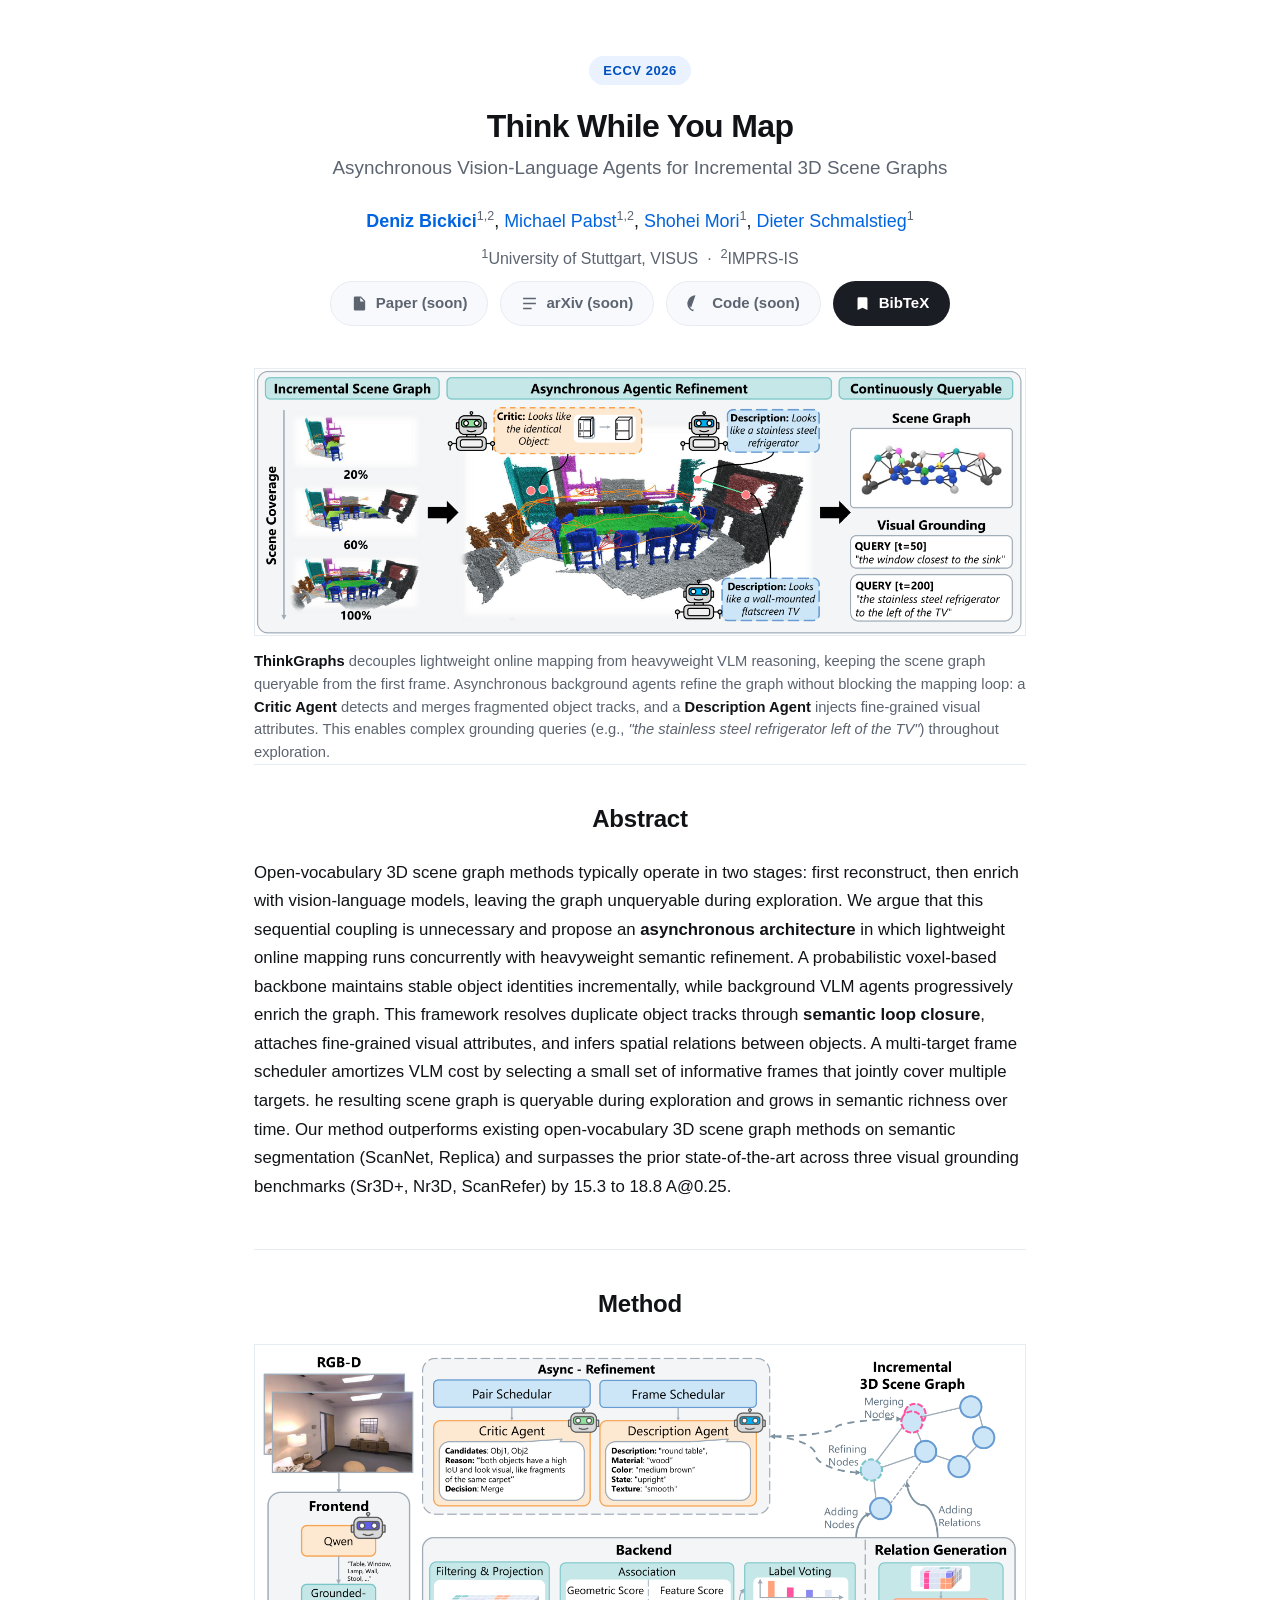
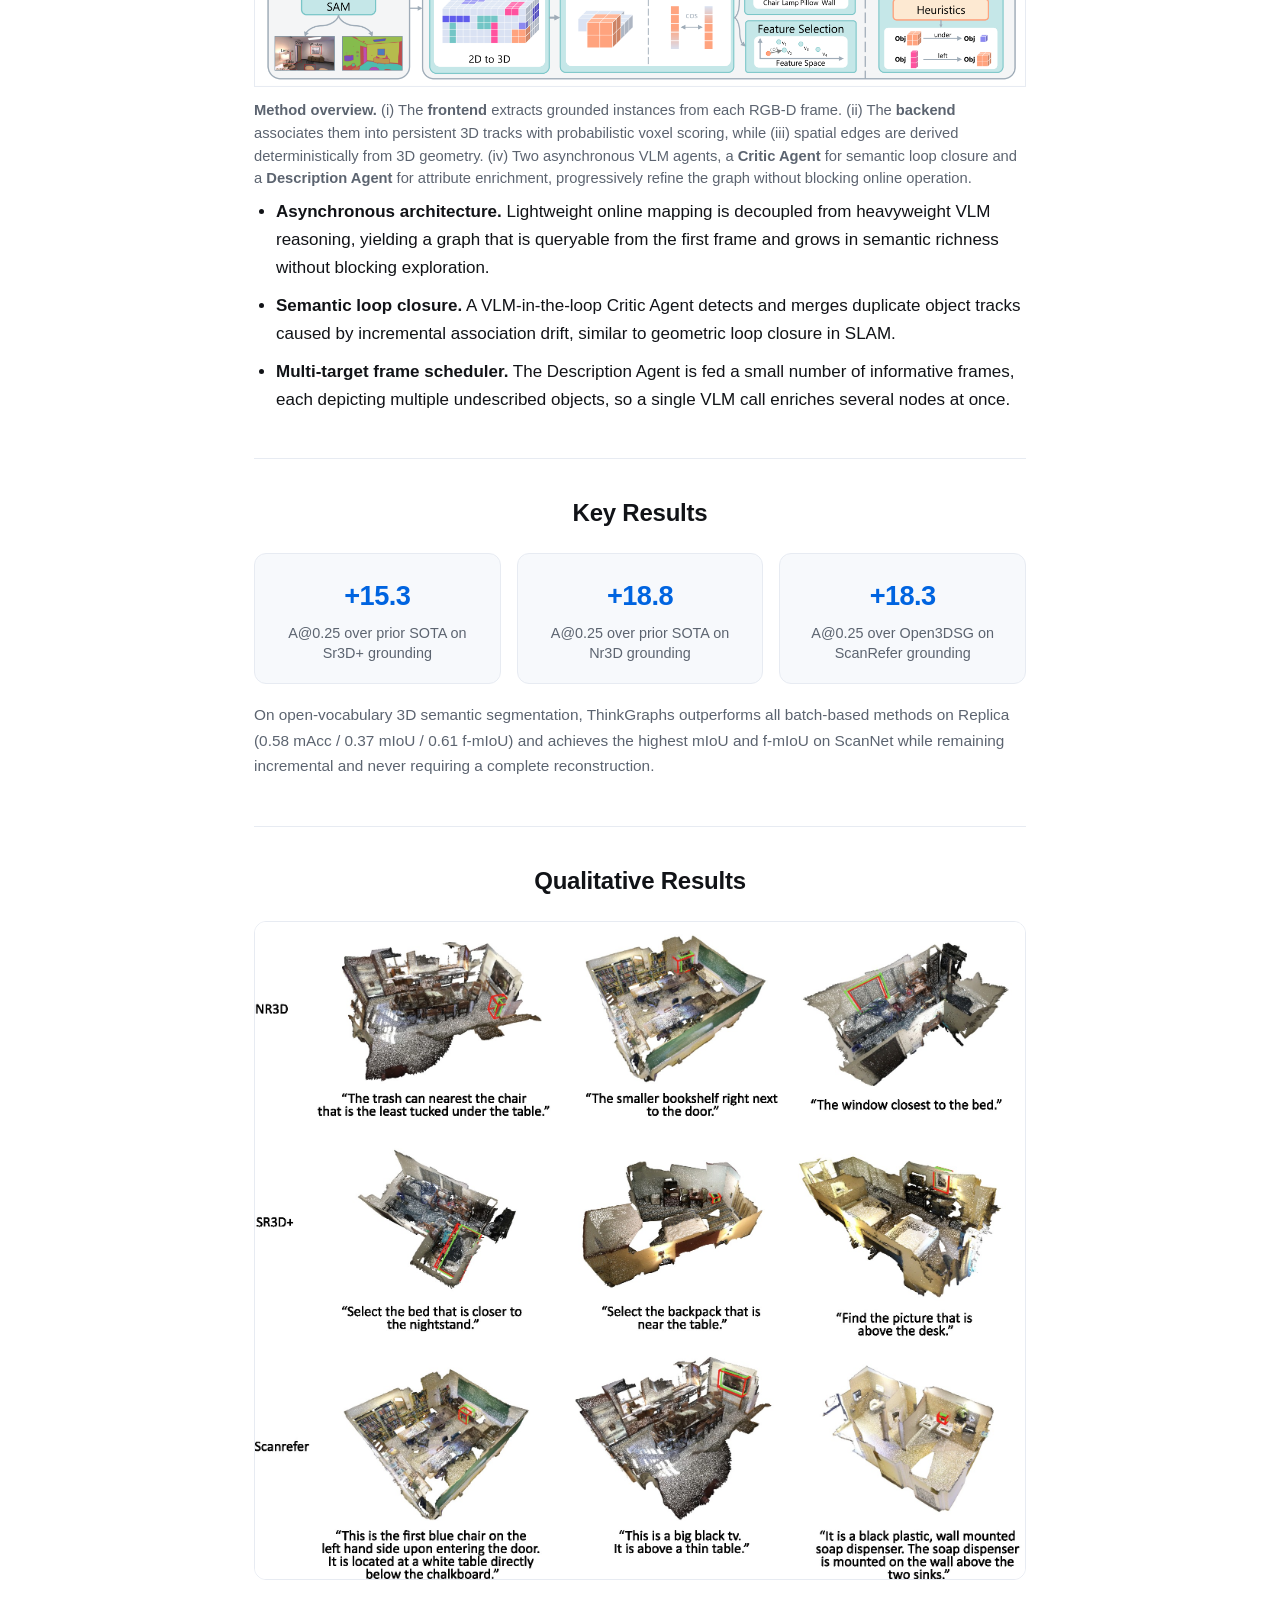
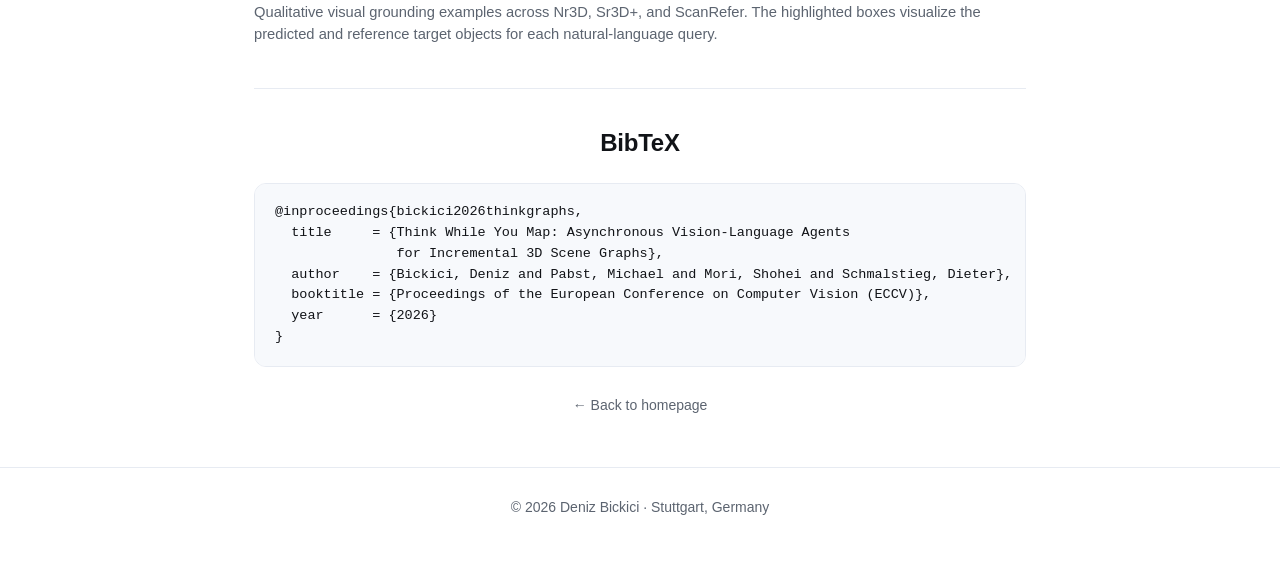
==== commit 46e51a07: "Publish complete figures and author link" ====
--- a/thinkgraphs/index.html
+++ b/thinkgraphs/index.html
@@ -25,7 +25,7 @@
 
       <p class="authors-list">
         <a class="me" href="../">Deniz Bickici</a><sup>1,2</sup>,
-        Michael Pabst<sup>1,2</sup>,
+        <a href="https://michael-pabst.com/" target="_blank" rel="noopener">Michael Pabst</a><sup>1,2</sup>,
         <a href="https://mugichoko445.github.io/" target="_blank" rel="noopener">Shohei Mori</a><sup>1</sup>,
         <a href="https://schmalstieg.github.io/" target="_blank" rel="noopener">Dieter Schmalstieg</a><sup>1</sup>
       </p>
@@ -88,7 +88,7 @@
     <!-- ===================== METHOD ===================== -->
     <section class="section" id="method">
       <h2>Method</h2>
-      <div class="figure">
+      <div class="figure method-figure">
         <img src="../assets/img/method.png" alt="ThinkGraphs method overview: frontend, backend, relation generation, and asynchronous refinement" />
         <p class="cap">
           <b>Method overview.</b> (i) The <b>frontend</b> extracts grounded instances from each RGB-D frame.
--- a/thinkgraphs/project.css
+++ b/thinkgraphs/project.css
@@ -119,6 +119,15 @@
   border-radius: var(--radius);
   border: 1px solid var(--border);
 }
+
+.teaser img,
+.method-figure img {
+  display: block;
+  height: auto;
+  object-fit: contain;
+  padding: 0;
+  border-radius: 0;
+}
 .figure .cap {
   max-width: 860px;
   margin: 12px auto 0;
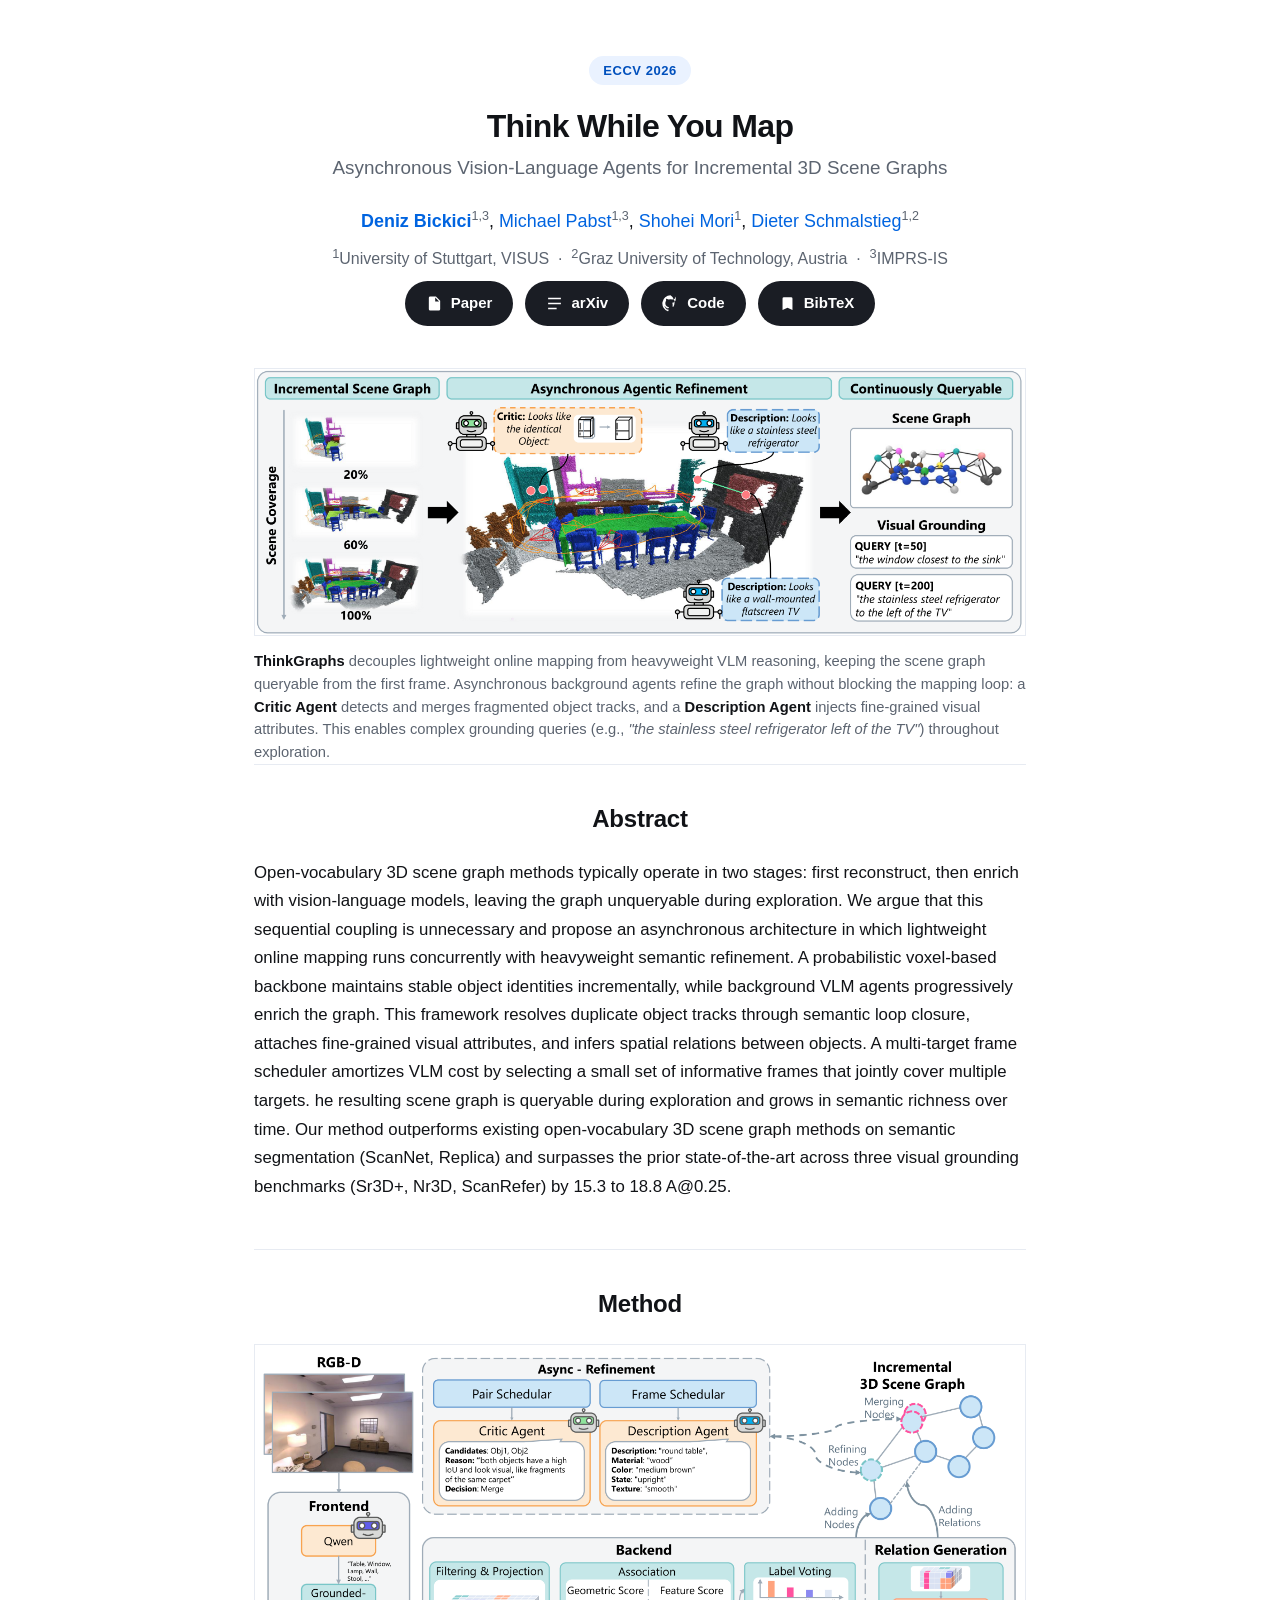
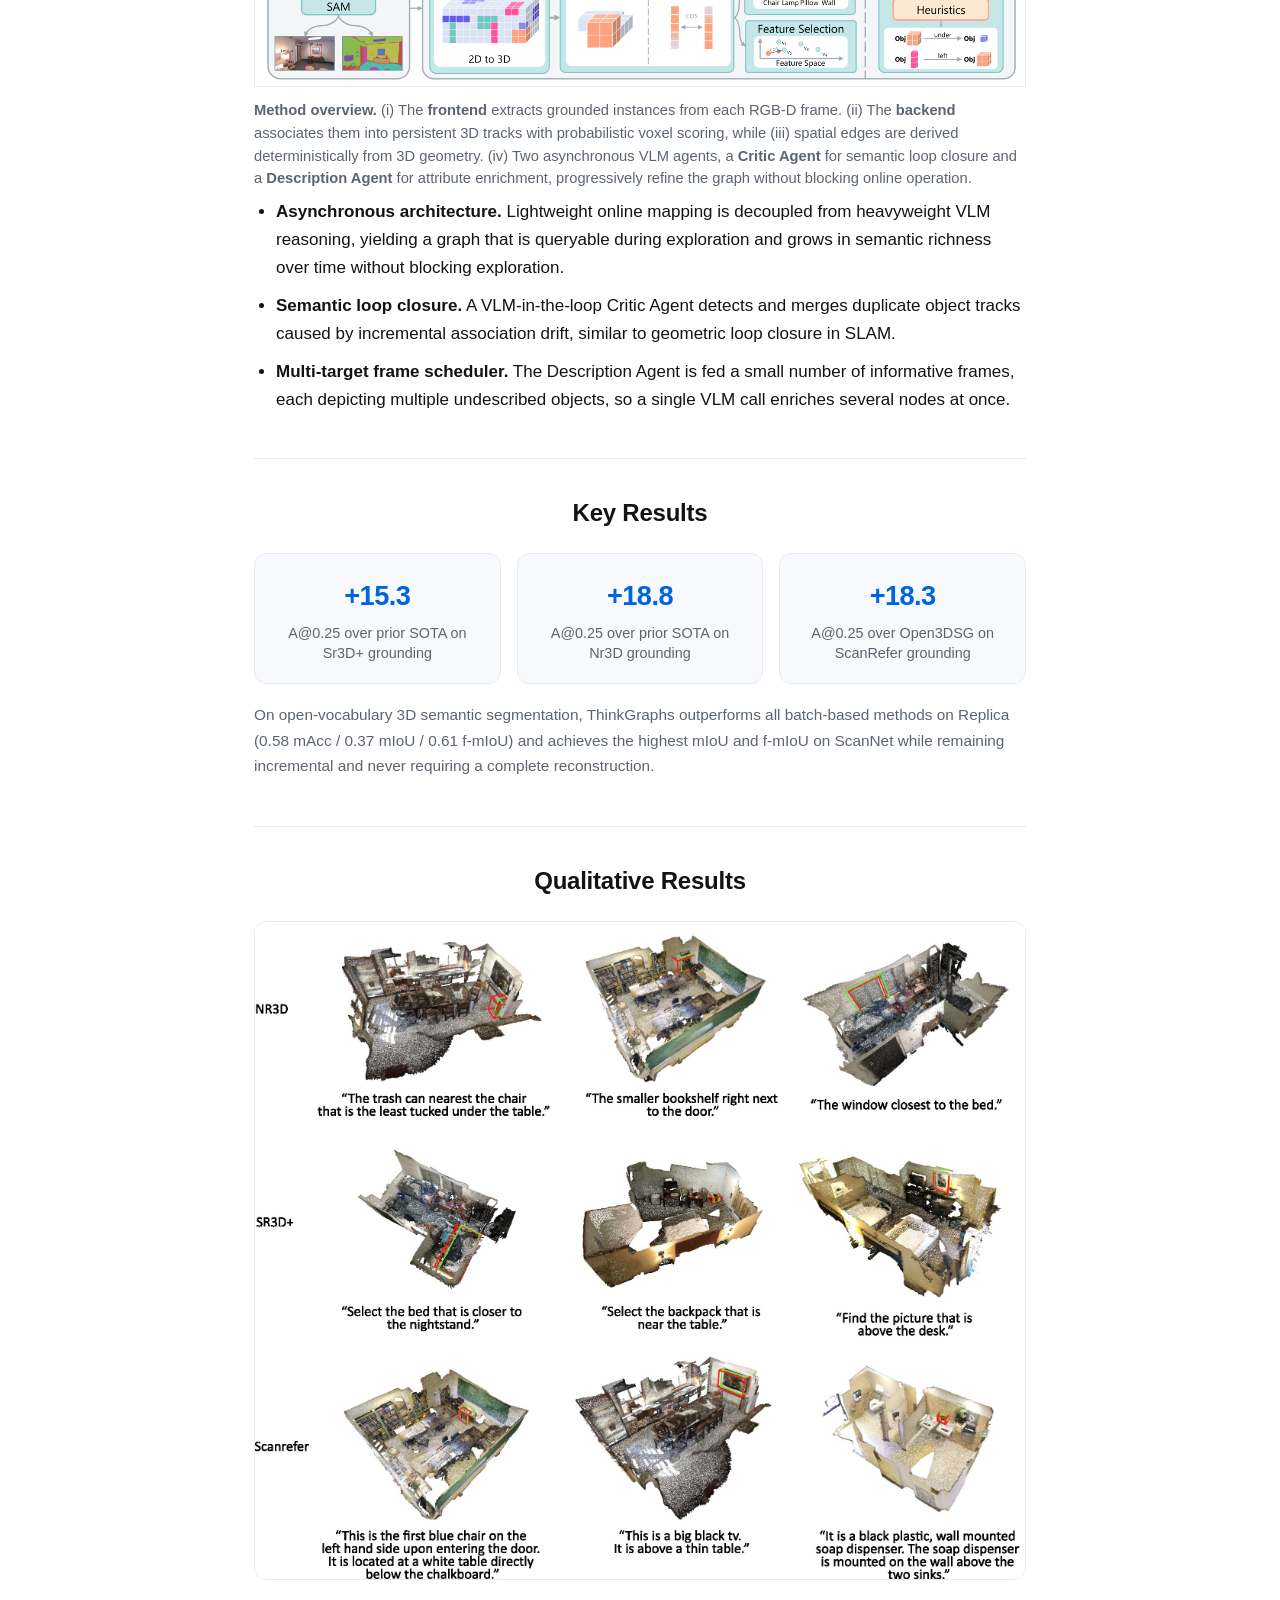
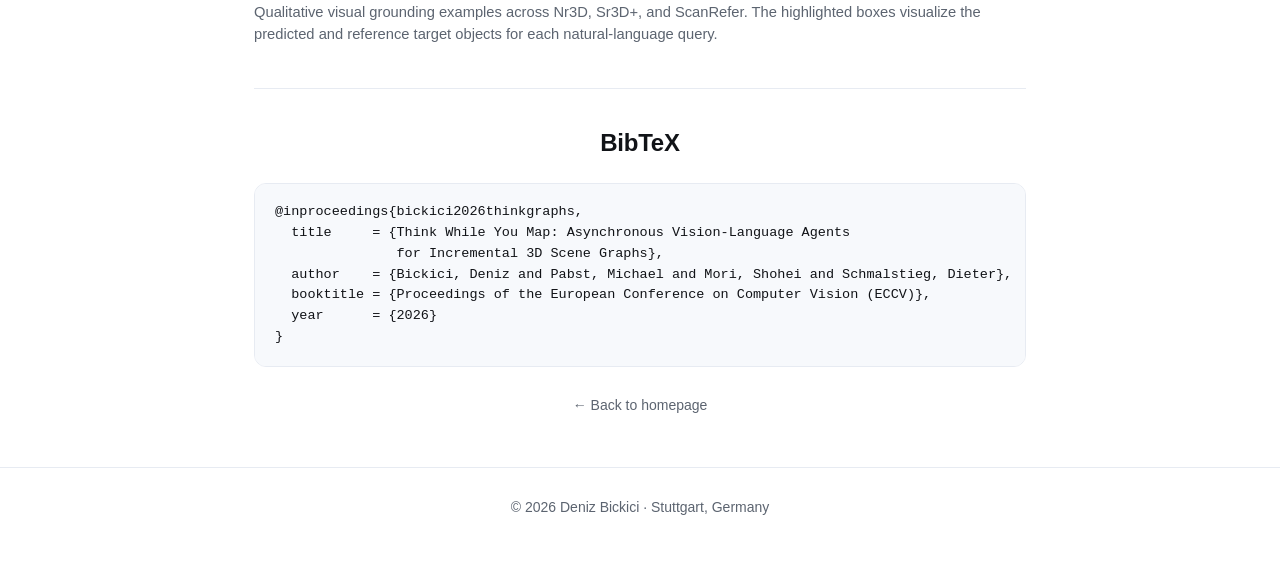
==== commit fab2cf4f: "Publish ThinkGraphs code and ECCV paper links" ====
--- a/thinkgraphs/index.html
+++ b/thinkgraphs/index.html
@@ -24,29 +24,29 @@
       <p class="subtitle">Asynchronous Vision-Language Agents for Incremental 3D Scene Graphs</p>
 
       <p class="authors-list">
-        <a class="me" href="../">Deniz Bickici</a><sup>1,2</sup>,
-        <a href="https://michael-pabst.com/" target="_blank" rel="noopener">Michael Pabst</a><sup>1,2</sup>,
+        <a class="me" href="../">Deniz Bickici</a><sup>1,3</sup>,
+        <a href="https://michael-pabst.com/" target="_blank" rel="noopener">Michael Pabst</a><sup>1,3</sup>,
         <a href="https://mugichoko445.github.io/" target="_blank" rel="noopener">Shohei Mori</a><sup>1</sup>,
-        <a href="https://schmalstieg.github.io/" target="_blank" rel="noopener">Dieter Schmalstieg</a><sup>1</sup>
+        <a href="https://schmalstieg.github.io/" target="_blank" rel="noopener">Dieter Schmalstieg</a><sup>1,2</sup>
       </p>
       <p class="affil-list">
         <sup>1</sup>University of Stuttgart, VISUS &nbsp;·&nbsp;
-        <sup>2</sup>IMPRS-IS
+        <sup>2</sup>Graz University of Technology, Austria &nbsp;·&nbsp;
+        <sup>3</sup>IMPRS-IS
       </p>
 
       <div class="btn-row">
-        <!-- Replace href="#" with the camera-ready PDF / arXiv / code links when available -->
-        <a class="btn disabled" href="#" aria-disabled="true">
+        <a class="btn" href="https://media.eventhosts.cc/Conferences/ECCV2026/pdfs/9724.pdf" target="_blank" rel="noopener">
           <svg viewBox="0 0 24 24"><path d="M6 2a2 2 0 0 0-2 2v16a2 2 0 0 0 2 2h12a2 2 0 0 0 2-2V8l-6-6H6zm7 1.5L18.5 9H13V3.5z"/></svg>
-          Paper (soon)
+          Paper
         </a>
-        <a class="btn disabled" href="#" aria-disabled="true">
+        <a class="btn" href="http://arxiv.org/abs/2606.31471" target="_blank" rel="noopener">
           <svg viewBox="0 0 24 24"><path d="M3 4h18v2H3zm0 7h18v2H3zm0 7h12v2H3z"/></svg>
-          arXiv (soon)
+          arXiv
         </a>
-        <a class="btn disabled" href="#" aria-disabled="true">
-          <svg viewBox="0 0 24 24"><path d="M12 .5a11.5 11.5 0 0 0-3.64 22.41c.58.11.79-.25.79-.56v-2c-3.2.7-3.88-1.54-3.88-1.54-.53-1.34-1.3-1.7-1.3-1.7-1.06-.72.08-.71.08-.71 1.17.08 1.78 1.2 1.78 1.2 1.04 1.79 2.74 1.27 [IP_ADDRESS]-.76.41-1.27.74-1.56-2.56-.29-5.26-1.28-5.26-5.7 0-1.26.45-2.29 1.19-3.1-.12-.29-.52-1.46.11-3.05 0 0 .97-.31 3.18 1.18a11 11 0 0 1 5.8 0c2.2-1.49 3.17-1.18 3.17-1.18.63 1.59.23 2.76.11 [IP_ADDRESS] 1.19 1.84 1.19 3.1 0 4.43-2.7 5.41-5.27 [IP_ADDRESS].8 1.08.8 2.18v3.23c0 .[IP_ADDRESS].56A11.5 11.5 0 0 0 12 .5z"/></svg>
-          Code (soon)
+        <a class="btn" href="https://github.com/denizbickici/ThinkGraphs" target="_blank" rel="noopener">
+          <svg viewBox="0 0 24 24"><path d="M12 .5a11.5 11.5 0 0 0-3.64 22.41c.58.11.79-.25.79-.56v-2c-3.2.7-3.88-1.54-3.88-1.54-.53-1.34-1.3-1.7-1.3-1.7-1.06-.72.08-.71.08-.71 1.17.08 1.78 1.2 1.78 1.2 1.04 1.79 2.74 1.27 3.41.97.1-.76.41-1.27.74-1.56-2.56-.29-5.26-1.28-5.26-5.7 0-1.26.45-2.29 1.19-3.1-.12-.29-.52-1.46.11-3.05 0 0 .97-.31 3.18 1.18a11 11 0 0 1 5.8 0c2.2-1.49 3.17-1.18 3.17-1.18.63 1.59.23 2.76.11-3.05.74.81 1.19 1.84 1.19 3.1 0 4.43-2.7 5.41-5.27 5.69.42.36.8 1.08.8 2.18v3.23c0 .31.21.68.8.56A11.5 11.5 0 0 0 12 .5z"/></svg>
+          Code
         </a>
         <a class="btn" href="#bibtex">
           <svg viewBox="0 0 24 24"><path d="M7 3h10a2 2 0 0 1 2 2v16l-7-3-7 3V5a2 2 0 0 1 2-2z"/></svg>
@@ -73,10 +73,10 @@
       <p class="abstract">
         Open-vocabulary 3D scene graph methods typically operate in two stages: first reconstruct, then enrich with
         vision-language models, leaving the graph unqueryable during exploration. We argue that this sequential coupling
-        is unnecessary and propose an <strong>asynchronous architecture</strong> in which lightweight online mapping runs
+        is unnecessary and propose an asynchronous architecture in which lightweight online mapping runs
         concurrently with heavyweight semantic refinement. A probabilistic voxel-based backbone maintains stable object
         identities incrementally, while background VLM agents progressively enrich the graph. This framework resolves
-        duplicate object tracks through <strong>semantic loop closure</strong>, attaches fine-grained visual attributes,
+        duplicate object tracks through semantic loop closure, attaches fine-grained visual attributes,
         and infers spatial relations between objects. A multi-target frame scheduler amortizes VLM cost by selecting a
         small set of informative frames that jointly cover multiple targets. he resulting scene graph is queryable during 
         exploration and grows in semantic richness over time.  Our method outperforms existing open-vocabulary 3D scene 
@@ -101,7 +101,7 @@
       <ul class="feat">
         <li>
           <strong>Asynchronous architecture.</strong> Lightweight online mapping is decoupled from heavyweight VLM
-          reasoning, yielding a graph that is queryable from the first frame and grows in semantic richness without
+          reasoning, yielding a graph that is queryable during exploration and grows in semantic richness over time without
           blocking exploration.
         </li>
         <li>
@@ -142,7 +142,7 @@
     <!-- ===================== QUALITATIVE RESULTS ===================== -->
     <section class="section" id="qualitative-results">
       <h2>Qualitative Results</h2>
-      <div class="figure">
+      <div class="figure qualitative-figure">
         <img src="../assets/img/incsg_qual%20(1).jpg" alt="Qualitative visual grounding results on Nr3D, Sr3D+, and ScanRefer" loading="lazy" />
         <p class="cap">
           Qualitative visual grounding examples across Nr3D, Sr3D+, and ScanRefer. The highlighted boxes visualize the
